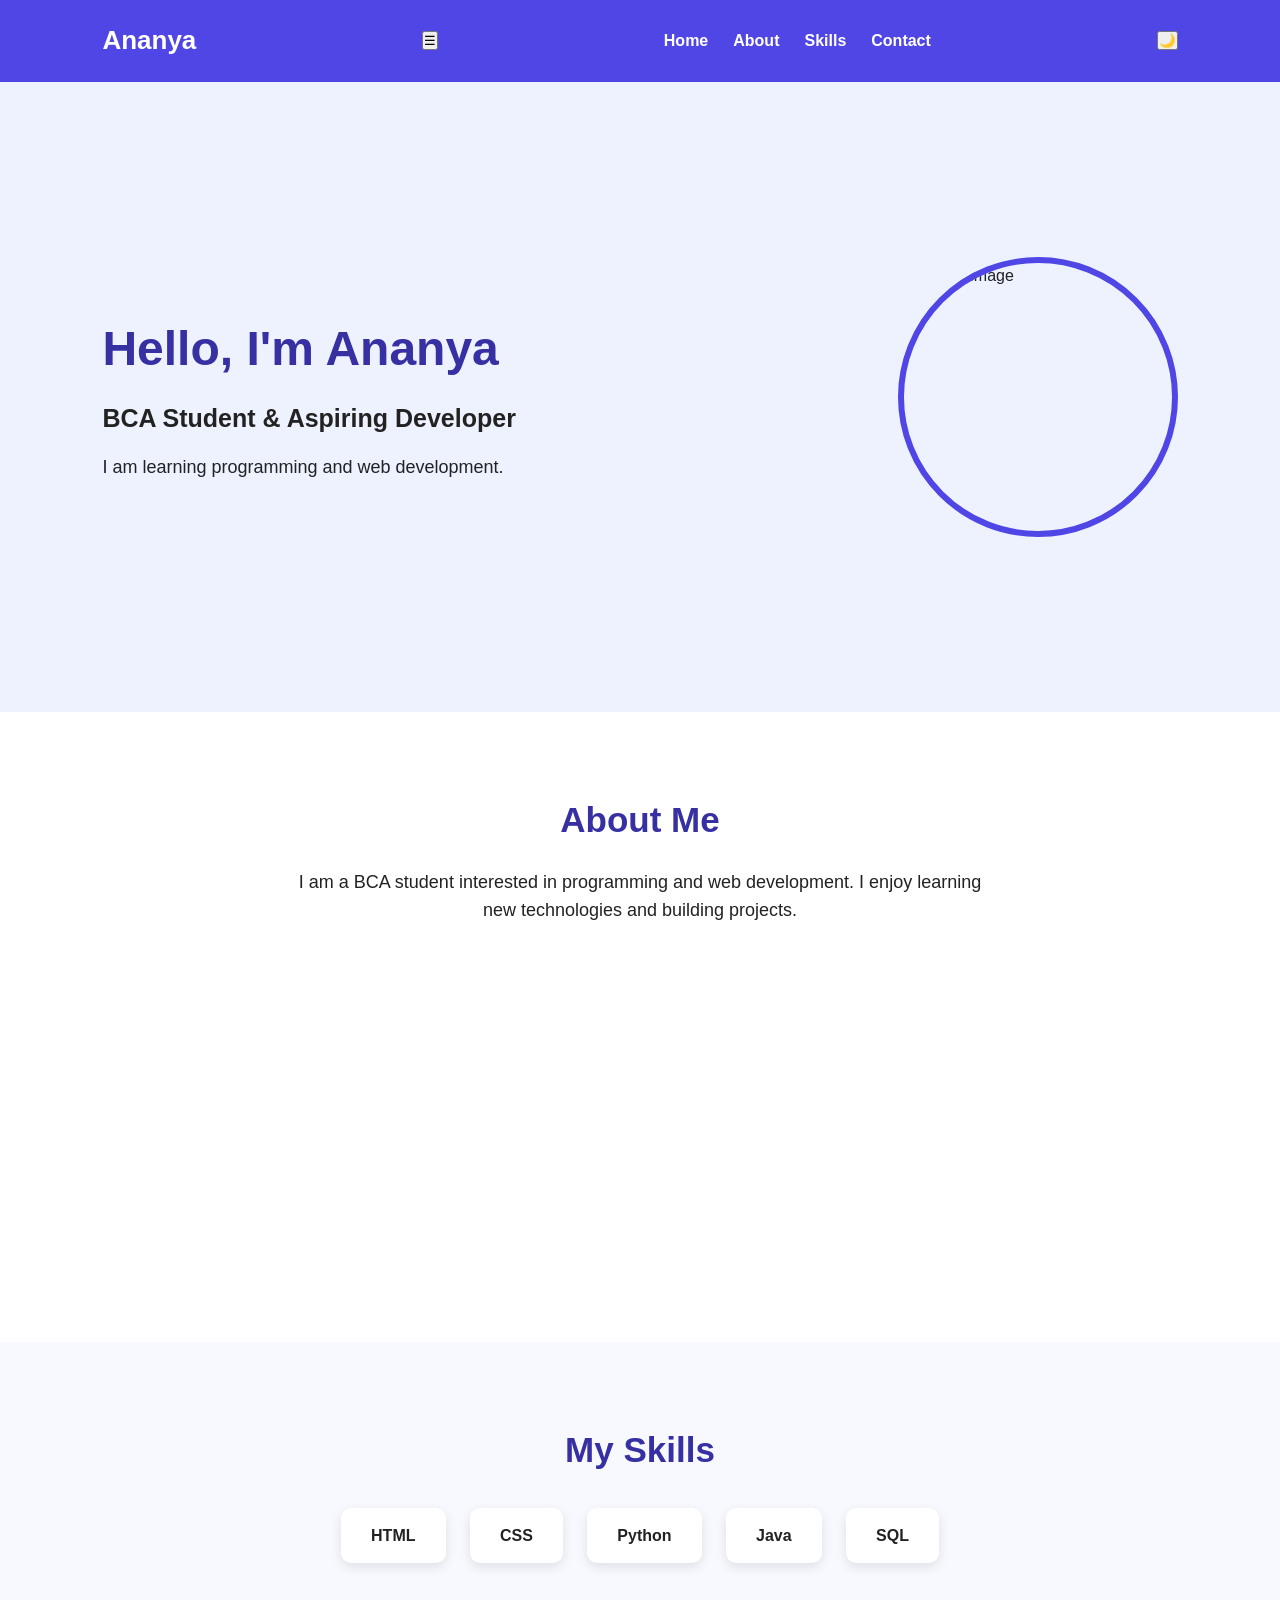
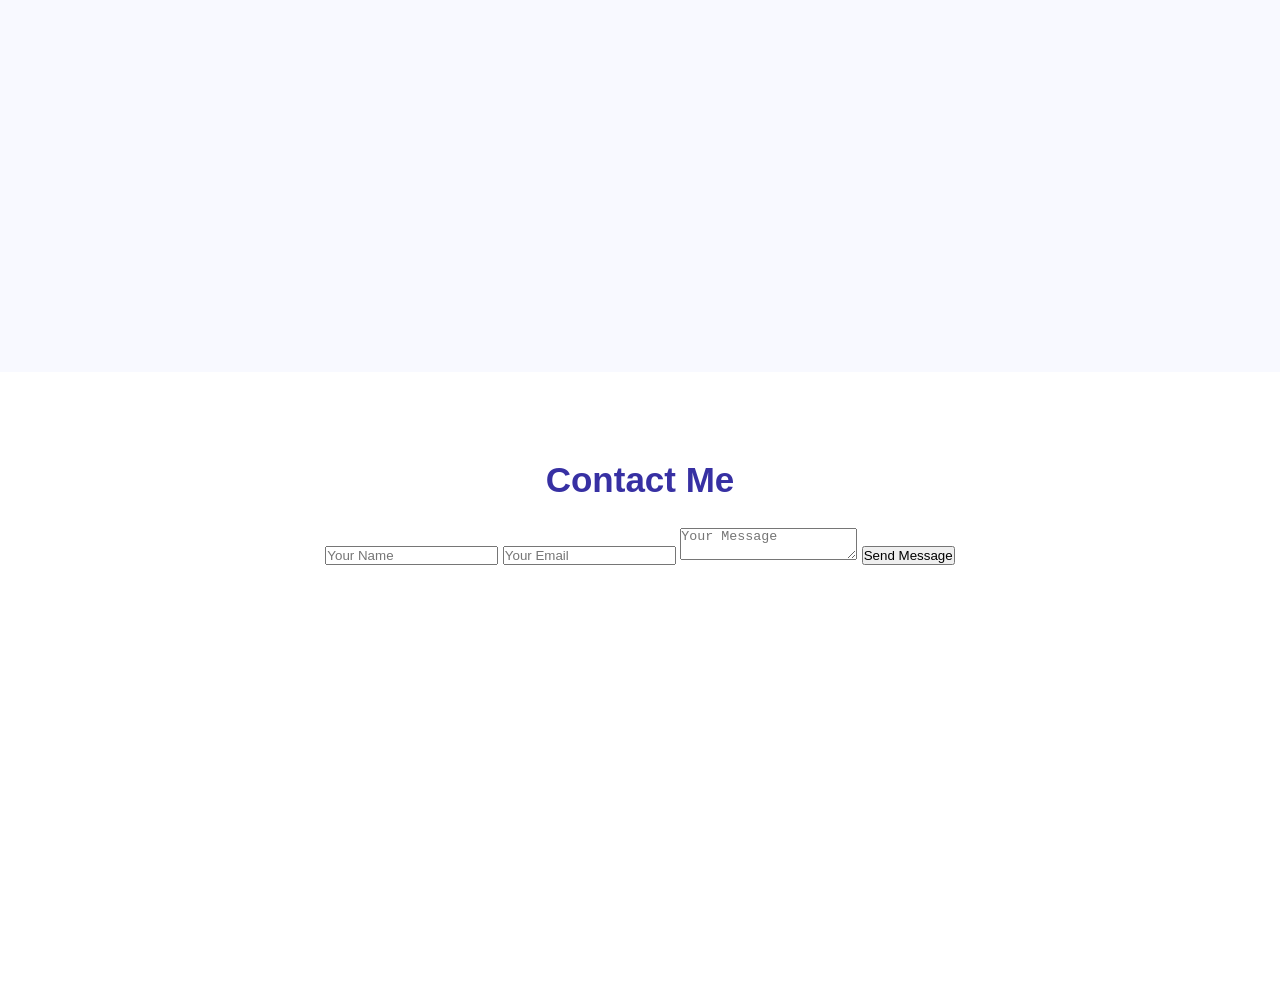
==== index.html @ de8ce033 "Fix CSS file link" ====
<!DOCTYPE html>
<html>
<head>
    <title>Ananya - Portfolio</title>
    <link rel="stylesheet" href="ananya.css">
</head>

<body>

    <header>
        <h2>Ananya</h2>

        <button id="menu-btn">☰</button>

        <nav id="nav-menu">
            <a href="#home">Home</a>
            <a href="#about">About</a>
            <a href="#skills">Skills</a>
            <a href="#contact">Contact</a>
        </nav>

        <button id="theme-btn">🌙</button>
    </header>

    <section id="home" class="animate">
        <div>
            <h1>Hello, I'm Ananya</h1>
            <h2>BCA Student & Aspiring Developer</h2>
            <p>I am learning programming and web development.</p>
        </div>

        <img src="profile.jpg" alt="Profile Image">
    </section>

    <section id="about" class="animate">
        <h2>About Me</h2>
        <p>
            I am a BCA student interested in programming and web development.
            I enjoy learning new technologies and building projects.
        </p>
    </section>

    <section id="skills" class="animate">
        <h2>My Skills</h2>
        <p>HTML</p>
        <p>CSS</p>
        <p>Python</p>
        <p>Java</p>
        <p>SQL</p>
    </section>

    <section id="contact" class="animate">
        <h2>Contact Me</h2>

        <form id="contact-form">

            <input type="text" id="name" placeholder="Your Name">

            <input type="email" id="email" placeholder="Your Email">

            <textarea id="message" placeholder="Your Message"></textarea>

            <button type="submit">Send Message</button>

            <p id="form-message"></p>

        </form>
    </section>

    <script src="script.js"></script>

</body>
</html>
---- ananya.css ----
* {
    margin: 0;
    padding: 0;
    box-sizing: border-box;
}

html {
    scroll-behavior: smooth;
}

body {
    font-family: Arial, sans-serif;
    line-height: 1.6;
    color: #222;
    background: #f8f9ff;
}

/* Navigation Bar */
header {
    background: #4f46e5;
    color: white;
    padding: 20px 8%;
    display: flex;
    justify-content: space-between;
    align-items: center;
    position: sticky;
    top: 0;
    z-index: 1000;
}

header h2 {
    font-size: 26px;
}

nav {
    display: flex;
    gap: 25px;
}

nav a {
    color: white;
    text-decoration: none;
    font-weight: bold;
    transition: 0.3s;
}

nav a:hover {
    color: #ffd166;
}

/* Common Section Styling */
section {
    min-height: 70vh;
    padding: 80px 8%;
}

/* Home / Hero */
#home {
    display: flex;
    justify-content: space-between;
    align-items: center;
    gap: 40px;
    background: #eef2ff;
}

#home div {
    flex: 1;
}

#home h1 {
    font-size: 48px;
    color: #3730a3;
    margin-bottom: 10px;
}

#home h2 {
    font-size: 25px;
    margin-bottom: 15px;
}

#home p {
    font-size: 18px;
}

#home img {
    width: 280px;
    height: 280px;
    object-fit: cover;
    border-radius: 50%;
    border: 6px solid #4f46e5;
}

/* About */
#about {
    text-align: center;
    background: white;
}

#about h2,
#skills h2,
#contact h2 {
    font-size: 35px;
    color: #3730a3;
    margin-bottom: 20px;
}

#about p {
    max-width: 700px;
    margin: auto;
    font-size: 18px;
}

/* Skills */
#skills {
    text-align: center;
}

#skills p {
    display: inline-block;
    background: white;
    padding: 15px 30px;
    margin: 10px;
    border-radius: 10px;
    box-shadow: 0 4px 12px rgba(0, 0, 0, 0.1);
    font-weight: bold;
}

/* Contact */
#contact {
    text-align: center;
    background: white;
}

#contact p {
    font-size: 18px;
}

/* Tablet */
@media (max-width: 768px) {

    header {
        padding: 18px 5%;
    }

    nav {
        gap: 12px;
    }

    #home {
        flex-direction: column;
        text-align: center;
        padding-top: 60px;
    }

    #home h1 {
        font-size: 38px;
    }

    #home img {
        width: 220px;
        height: 220px;
    }
}

/* Mobile */
@media (max-width: 500px) {

    header {
        flex-direction: column;
        gap: 12px;
    }

    nav {
        flex-wrap: wrap;
        justify-content: center;
        gap: 15px;
    }

    section {
        padding: 60px 5%;
    }

    #home h1 {
        font-size: 32px;
    }

    #home h2 {
        font-size: 20px;
    }

    #home img {
        width: 180px;
        height: 180px;
    }

    #skills p {
        display: block;
        margin: 12px auto;
        max-width: 200px;
    }
}
// Mobile Navigation Menu
const menuBtn = document.getElementById("menu-btn");
const navMenu = document.getElementById("nav-menu");

menuBtn.addEventListener("click", function () {
    navMenu.classList.toggle("active");
});


// Dark / Light Mode
const themeBtn = document.getElementById("theme-btn");

themeBtn.addEventListener("click", function () {
    document.body.classList.toggle("dark-mode");

    if (document.body.classList.contains("dark-mode")) {
        themeBtn.textContent = "☀️";
    } else {
        themeBtn.textContent = "🌙";
    }
});


// Smooth Scrolling
const navLinks = document.querySelectorAll("nav a");

navLinks.forEach(function (link) {
    link.addEventListener("click", function () {
        const target = document.querySelector(link.getAttribute("href"));

        target.scrollIntoView({
            behavior: "smooth"
        });

        navMenu.classList.remove("active");
    });
});


// Scroll Animation
const sections = document.querySelectorAll(".animate");

const observer = new IntersectionObserver(function (entries) {

    entries.forEach(function (entry) {

        if (entry.isIntersecting) {
            entry.target.classList.add("show");
        }

    });

});

sections.forEach(function (section) {
    observer.observe(section);
});


// Contact Form Validation
const form = document.getElementById("contact-form");
const formMessage = document.getElementById("form-message");

form.addEventListener("submit", function (event) {

    event.preventDefault();

    const name = document.getElementById("name").value.trim();
    const email = document.getElementById("email").value.trim();
    const message = document.getElementById("message").value.trim();

    if (name === "" || email === "" || message === "") {

        formMessage.textContent = "Please fill in all fields.";

    } else if (!email.includes("@")) {

        formMessage.textContent = "Please enter a valid email.";

    } else {

        formMessage.textContent = "Message sent successfully!";

        form.reset();
    }

});
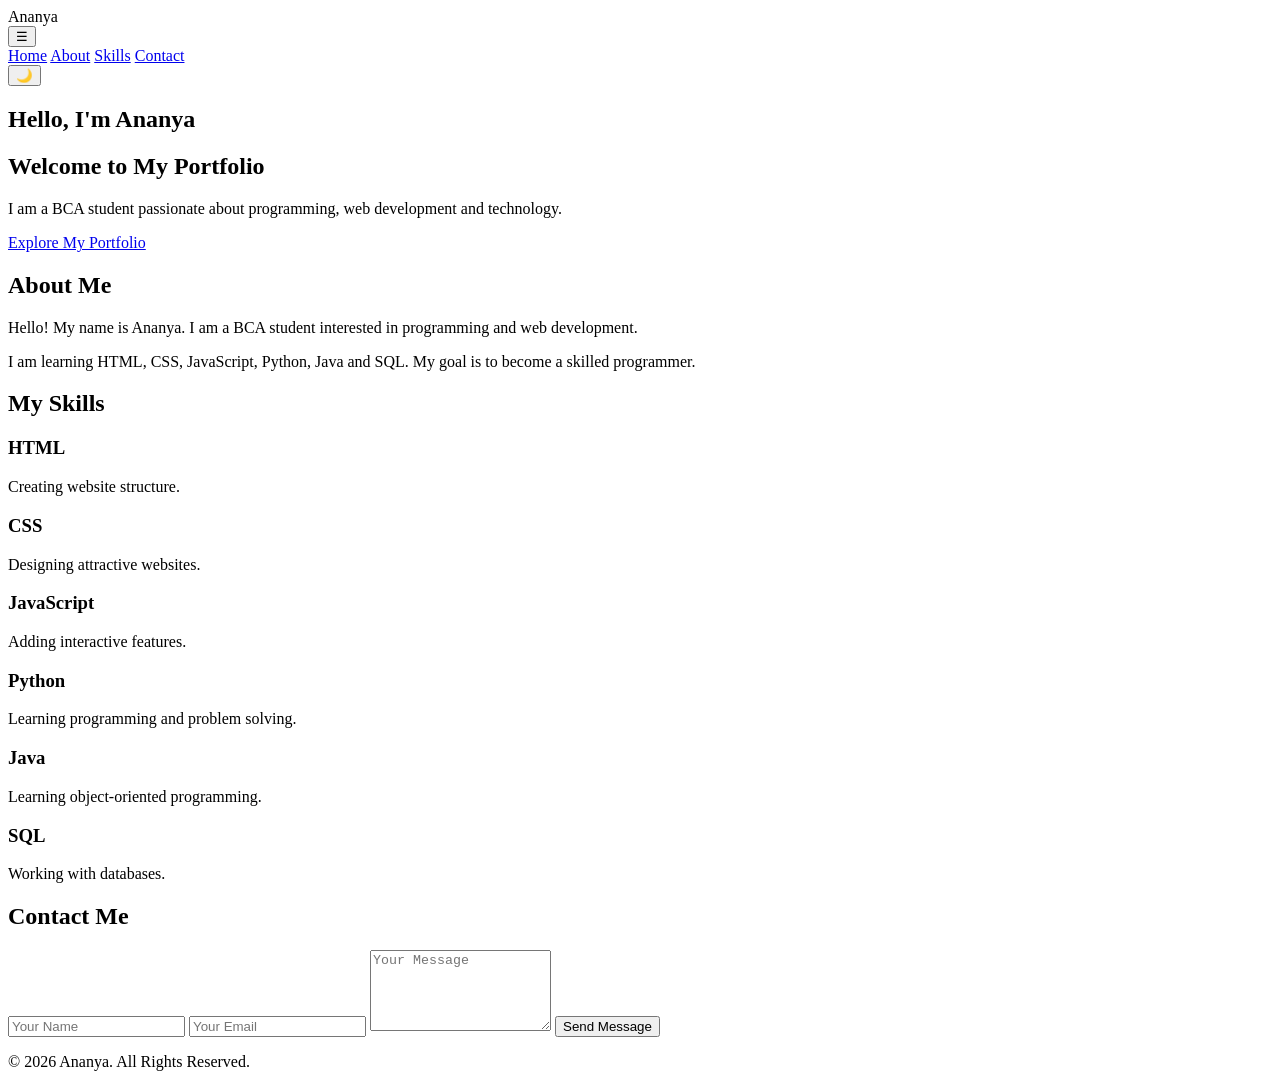
==== commit 78f89af5: "Add files via upload Complete Module 3 Javascript features" ====
--- a/index.html
+++ b/index.html
@@ -1,73 +1,146 @@
-<!DOCTYPE html>
-<html>
-<head>
-    <title>Ananya - Portfolio</title>
-    <link rel="stylesheet" href="ananya.css">
-</head>
-
-<body>
-
-    <header>
-        <h2>Ananya</h2>
-
-        <button id="menu-btn">☰</button>
-
-        <nav id="nav-menu">
-            <a href="#home">Home</a>
-            <a href="#about">About</a>
-            <a href="#skills">Skills</a>
-            <a href="#contact">Contact</a>
-        </nav>
-
-        <button id="theme-btn">🌙</button>
-    </header>
-
-    <section id="home" class="animate">
-        <div>
-            <h1>Hello, I'm Ananya</h1>
-            <h2>BCA Student & Aspiring Developer</h2>
-            <p>I am learning programming and web development.</p>
-        </div>
-
-        <img src="profile.jpg" alt="Profile Image">
-    </section>
-
-    <section id="about" class="animate">
-        <h2>About Me</h2>
-        <p>
-            I am a BCA student interested in programming and web development.
-            I enjoy learning new technologies and building projects.
-        </p>
-    </section>
-
-    <section id="skills" class="animate">
-        <h2>My Skills</h2>
-        <p>HTML</p>
-        <p>CSS</p>
-        <p>Python</p>
-        <p>Java</p>
-        <p>SQL</p>
-    </section>
-
-    <section id="contact" class="animate">
-        <h2>Contact Me</h2>
-
-        <form id="contact-form">
-
-            <input type="text" id="name" placeholder="Your Name">
-
-            <input type="email" id="email" placeholder="Your Email">
-
-            <textarea id="message" placeholder="Your Message"></textarea>
-
-            <button type="submit">Send Message</button>
-
-            <p id="form-message"></p>
-
-        </form>
-    </section>
-
-    <script src="script.js"></script>
-
-</body>
+<!DOCTYPE html>
+<html lang="en">
+<head>
+    <meta charset="UTF-8">
+    <meta name="viewport" content="width=device-width, initial-scale=1.0">
+
+    <title>Ananya | Portfolio</title>
+
+    <link rel="stylesheet" href="Ananya.css">
+</head>
+
+<body>
+
+    <!-- Header -->
+    <header>
+        <div class="logo">Ananya</div>
+
+        <button id="menu-btn">☰</button>
+
+        <nav id="nav-menu">
+            <a href="#home">Home</a>
+            <a href="#about">About</a>
+            <a href="#skills">Skills</a>
+            <a href="#contact">Contact</a>
+        </nav>
+
+        <button id="theme-btn">🌙</button>
+    </header>
+
+
+    <!-- Home Section -->
+    <section id="home" class="hero">
+        <div class="hero-content">
+            <h1>Hello, I'm Ananya</h1>
+
+            <h2>Welcome to My Portfolio</h2>
+
+            <p>
+                I am a BCA student passionate about programming,
+                web development and technology.
+            </p>
+
+            <a href="#about" class="btn">Explore My Portfolio</a>
+        </div>
+    </section>
+
+
+    <!-- About Section -->
+    <section id="about" class="section">
+        <h2>About Me</h2>
+
+        <p>
+            Hello! My name is Ananya. I am a BCA student interested
+            in programming and web development.
+        </p>
+
+        <p>
+            I am learning HTML, CSS, JavaScript, Python, Java and SQL.
+            My goal is to become a skilled programmer.
+        </p>
+    </section>
+
+
+    <!-- Skills Section -->
+    <section id="skills" class="section">
+        <h2>My Skills</h2>
+
+        <div class="skills-container">
+
+            <div class="skill-card">
+                <h3>HTML</h3>
+                <p>Creating website structure.</p>
+            </div>
+
+            <div class="skill-card">
+                <h3>CSS</h3>
+                <p>Designing attractive websites.</p>
+            </div>
+
+            <div class="skill-card">
+                <h3>JavaScript</h3>
+                <p>Adding interactive features.</p>
+            </div>
+
+            <div class="skill-card">
+                <h3>Python</h3>
+                <p>Learning programming and problem solving.</p>
+            </div>
+
+            <div class="skill-card">
+                <h3>Java</h3>
+                <p>Learning object-oriented programming.</p>
+            </div>
+
+            <div class="skill-card">
+                <h3>SQL</h3>
+                <p>Working with databases.</p>
+            </div>
+
+        </div>
+    </section>
+
+
+    <!-- Contact Section -->
+    <section id="contact" class="section">
+        <h2>Contact Me</h2>
+
+        <form id="contact-form">
+
+            <input
+                type="text"
+                id="name"
+                placeholder="Your Name"
+            >
+
+            <input
+                type="email"
+                id="email"
+                placeholder="Your Email"
+            >
+
+            <textarea
+                id="message"
+                placeholder="Your Message"
+                rows="5"
+            ></textarea>
+
+            <button type="submit">Send Message</button>
+
+            <p id="form-message"></p>
+
+        </form>
+    </section>
+
+
+    <!-- Footer -->
+    <footer>
+        <p>© 2026 Ananya. All Rights Reserved.</p>
+    </footer>
+
+
+    <!-- JavaScript -->
+    <script src="script.js"></script>
+
+</body>
 </html>
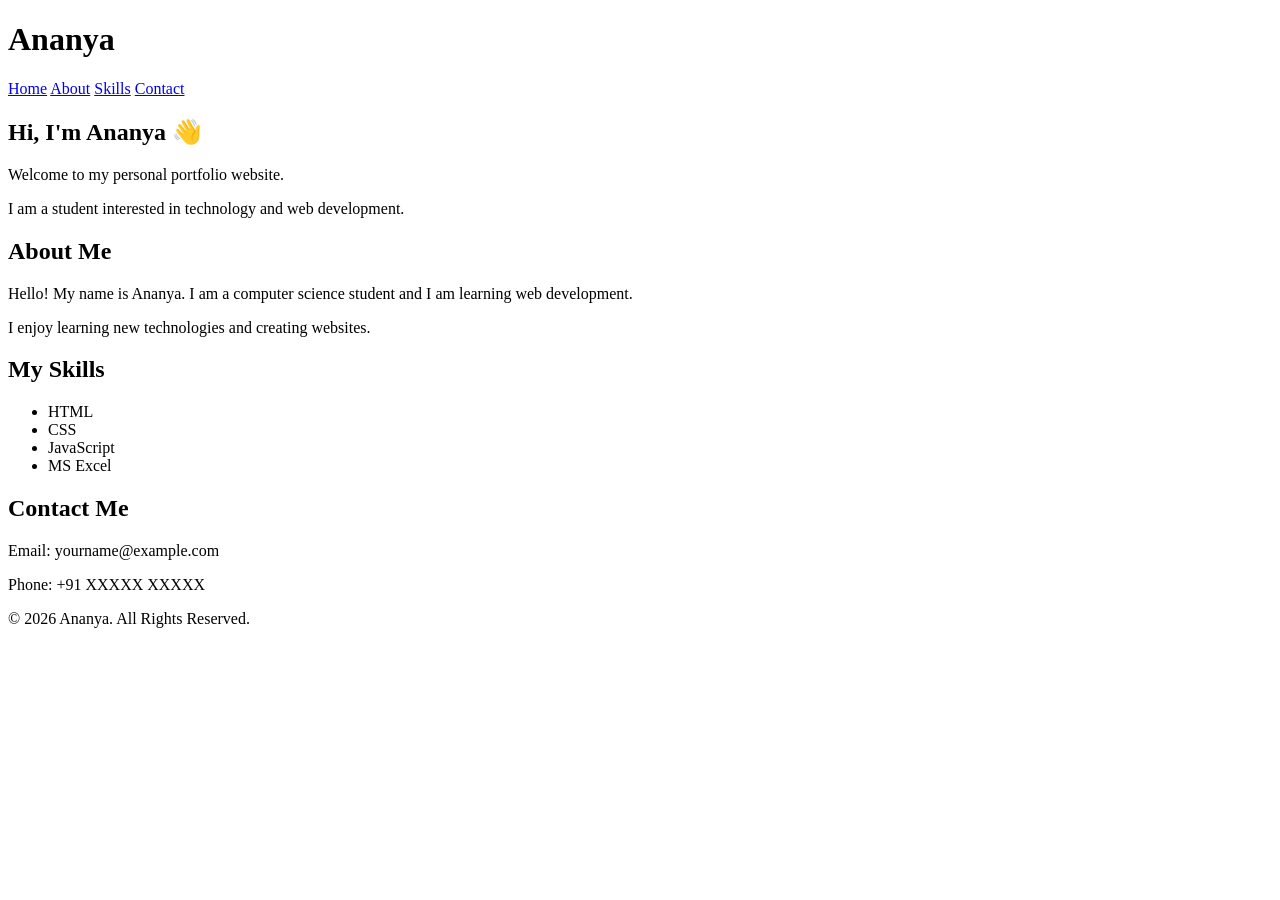
==== commit ee1ac9d4: "Add files via upload" ====
--- a/index.html
+++ b/index.html
@@ -3,133 +3,64 @@
 <head>
     <meta charset="UTF-8">
     <meta name="viewport" content="width=device-width, initial-scale=1.0">
-
-    <title>Ananya | Portfolio</title>
-
-    <link rel="stylesheet" href="Ananya.css">
+    <title>My Portfolio</title>
 </head>
 
 <body>
 
-    <!-- Header -->
+    <!-- Navigation Bar -->
     <header>
-        <div class="logo">Ananya</div>
+        <h1>Ananya</h1>
 
-        <button id="menu-btn">☰</button>
-
-        <nav id="nav-menu">
+        <nav>
             <a href="#home">Home</a>
             <a href="#about">About</a>
             <a href="#skills">Skills</a>
             <a href="#contact">Contact</a>
         </nav>
-
-        <button id="theme-btn">🌙</button>
     </header>
 
 
     <!-- Home Section -->
-    <section id="home" class="hero">
-        <div class="hero-content">
-            <h1>Hello, I'm Ananya</h1>
-
-            <h2>Welcome to My Portfolio</h2>
-
-            <p>
-                I am a BCA student passionate about programming,
-                web development and technology.
-            </p>
-
-            <a href="#about" class="btn">Explore My Portfolio</a>
-        </div>
+    <section id="home">
+        <h2>Hi, I'm Ananya 👋</h2>
+        <p>Welcome to my personal portfolio website.</p>
+        <p>I am a student interested in technology and web development.</p>
     </section>
 
 
     <!-- About Section -->
-    <section id="about" class="section">
+    <section id="about">
         <h2>About Me</h2>
-
         <p>
-            Hello! My name is Ananya. I am a BCA student interested
-            in programming and web development.
+            Hello! My name is Ananya. I am a computer science student
+            and I am learning web development.
         </p>
-
         <p>
-            I am learning HTML, CSS, JavaScript, Python, Java and SQL.
-            My goal is to become a skilled programmer.
+            I enjoy learning new technologies and creating websites.
         </p>
     </section>
 
 
     <!-- Skills Section -->
-    <section id="skills" class="section">
+    <section id="skills">
         <h2>My Skills</h2>
 
-        <div class="skills-container">
-
-            <div class="skill-card">
-                <h3>HTML</h3>
-                <p>Creating website structure.</p>
-            </div>
-
-            <div class="skill-card">
-                <h3>CSS</h3>
-                <p>Designing attractive websites.</p>
-            </div>
-
-            <div class="skill-card">
-                <h3>JavaScript</h3>
-                <p>Adding interactive features.</p>
-            </div>
-
-            <div class="skill-card">
-                <h3>Python</h3>
-                <p>Learning programming and problem solving.</p>
-            </div>
-
-            <div class="skill-card">
-                <h3>Java</h3>
-                <p>Learning object-oriented programming.</p>
-            </div>
-
-            <div class="skill-card">
-                <h3>SQL</h3>
-                <p>Working with databases.</p>
-            </div>
-
-        </div>
+        <ul>
+            <li>HTML</li>
+            <li>CSS</li>
+            <li>JavaScript</li>
+            <li>MS Excel</li>
+        </ul>
     </section>
 
 
     <!-- Contact Section -->
-    <section id="contact" class="section">
+    <section id="contact">
         <h2>Contact Me</h2>
 
-        <form id="contact-form">
-
-            <input
-                type="text"
-                id="name"
-                placeholder="Your Name"
-            >
-
-            <input
-                type="email"
-                id="email"
-                placeholder="Your Email"
-            >
-
-            <textarea
-                id="message"
-                placeholder="Your Message"
-                rows="5"
-            ></textarea>
-
-            <button type="submit">Send Message</button>
-
-            <p id="form-message"></p>
-
-        </form>
+        <p>Email: yourname@example.com</p>
+        <p>Phone: +91 XXXXX XXXXX</p>
     </section>
 
 
@@ -138,9 +69,5 @@
         <p>© 2026 Ananya. All Rights Reserved.</p>
     </footer>
 
-
-    <!-- JavaScript -->
-    <script src="script.js"></script>
-
 </body>
 </html>
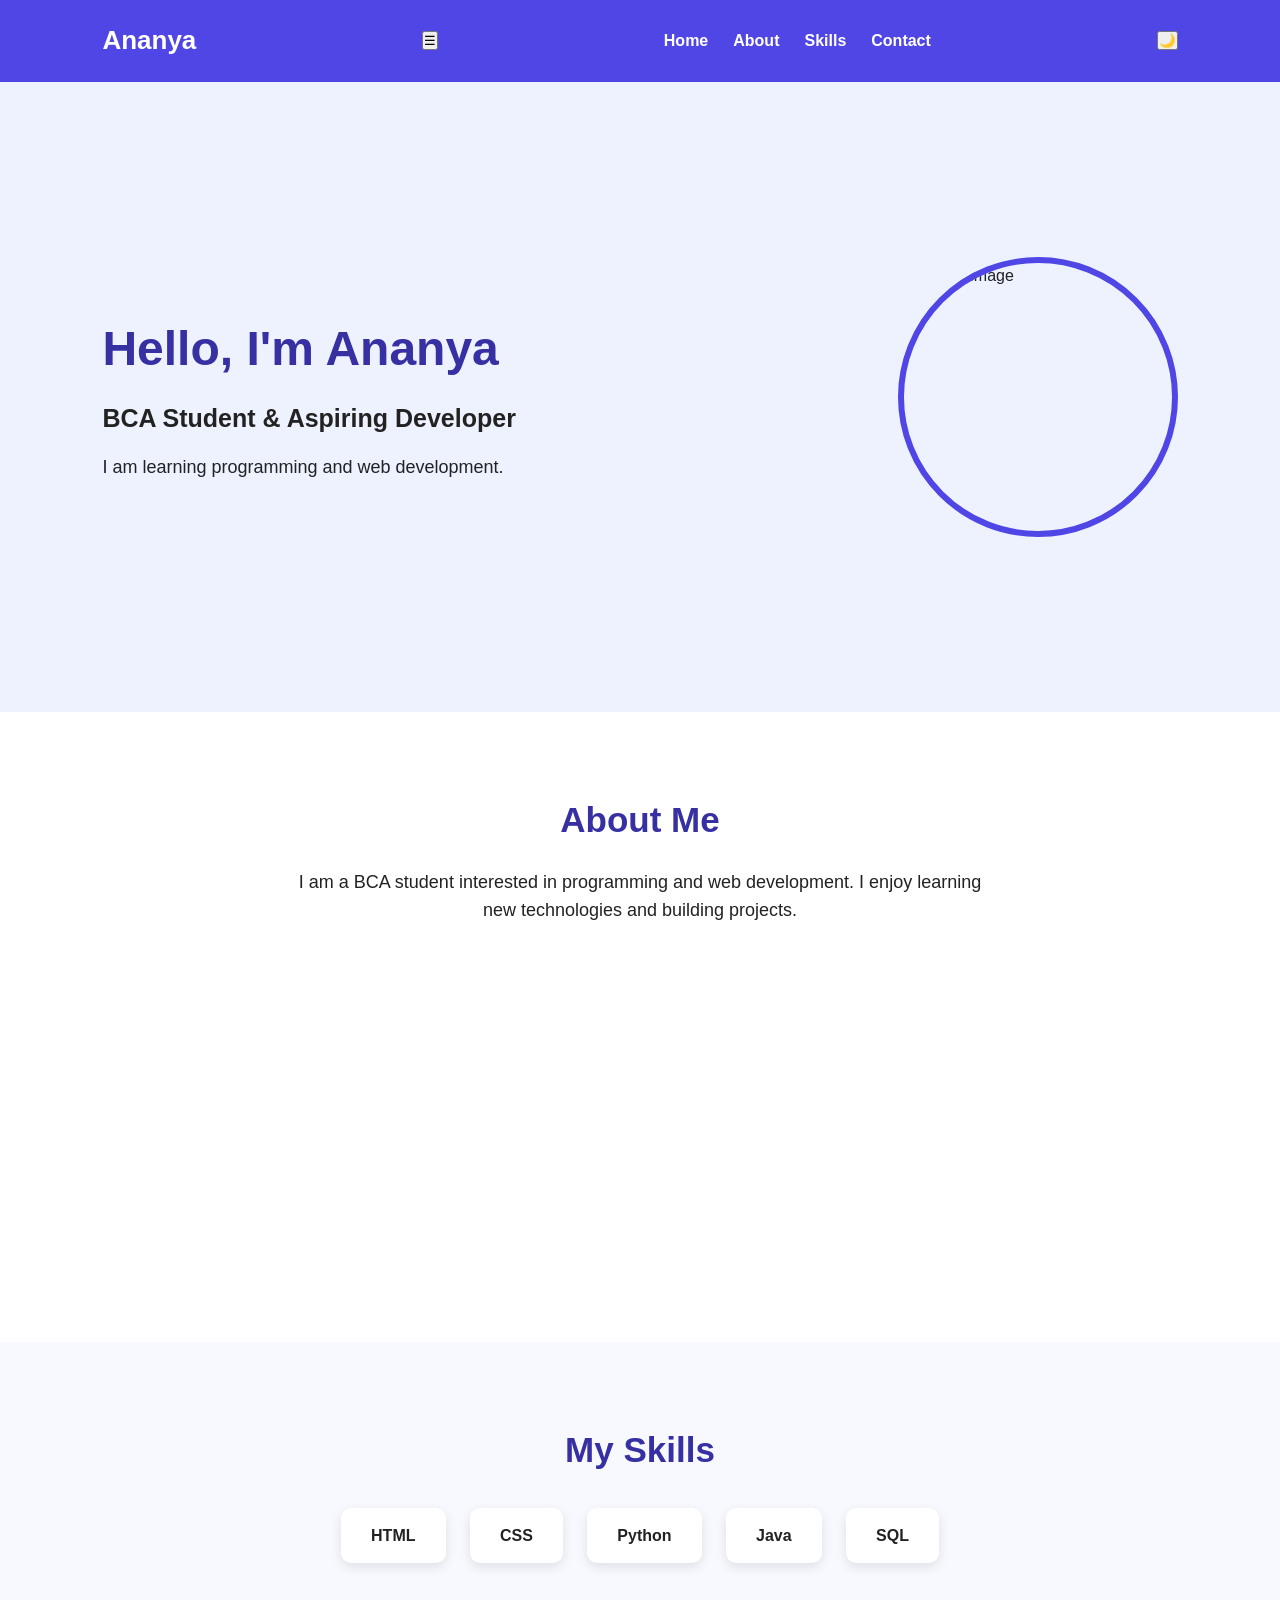
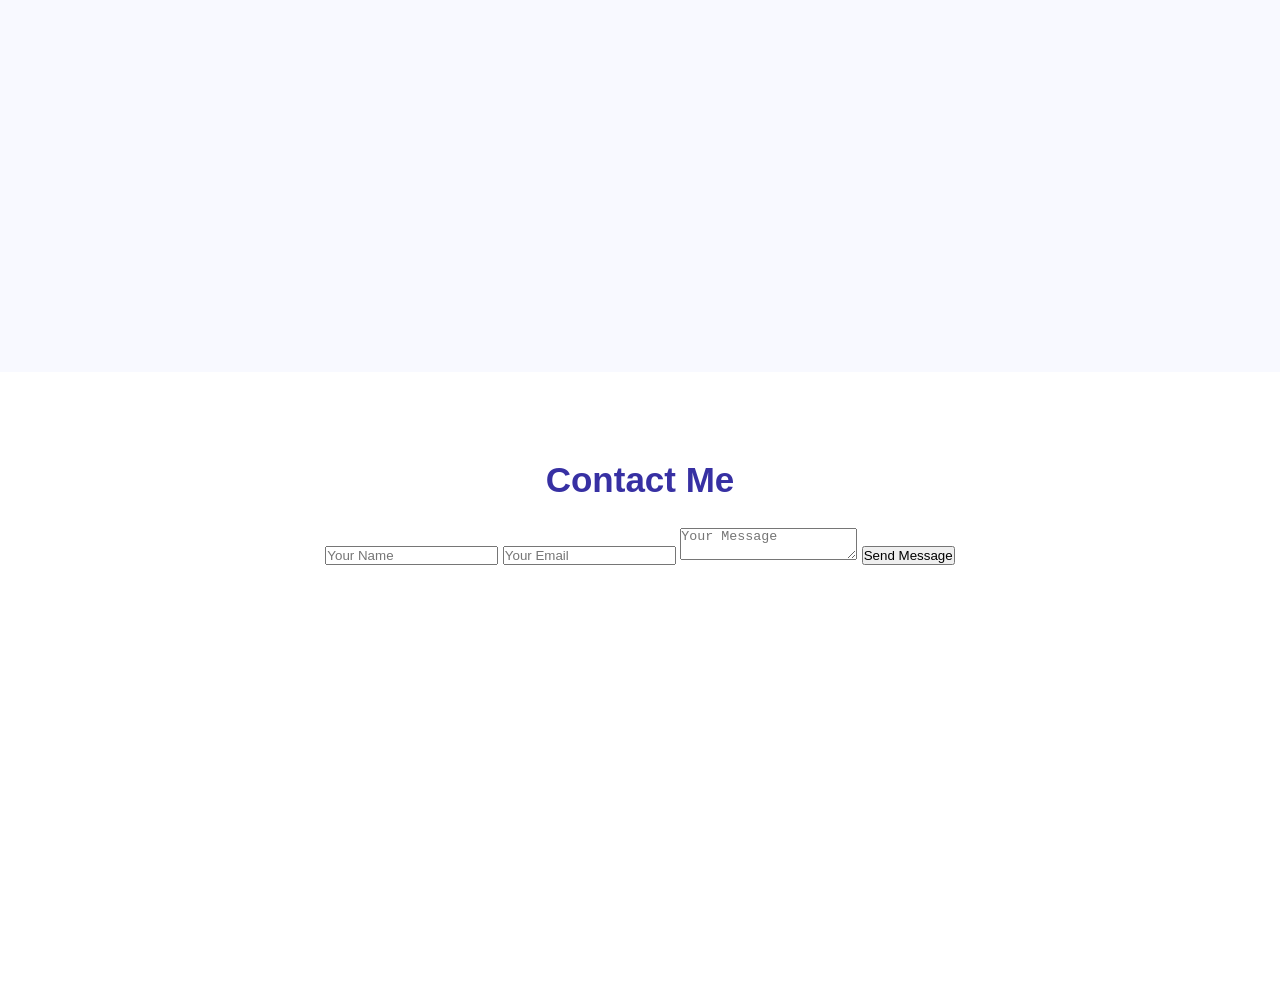
==== commit 9cd7f98a: "Update Module 3 project" ====
--- a/index.html
+++ b/index.html
@@ -1,73 +1,73 @@
-<!DOCTYPE html>
-<html lang="en">
-<head>
-    <meta charset="UTF-8">
-    <meta name="viewport" content="width=device-width, initial-scale=1.0">
-    <title>My Portfolio</title>
-</head>
-
-<body>
-
-    <!-- Navigation Bar -->
-    <header>
-        <h1>Ananya</h1>
-
-        <nav>
-            <a href="#home">Home</a>
-            <a href="#about">About</a>
-            <a href="#skills">Skills</a>
-            <a href="#contact">Contact</a>
-        </nav>
-    </header>
-
-
-    <!-- Home Section -->
-    <section id="home">
-        <h2>Hi, I'm Ananya 👋</h2>
-        <p>Welcome to my personal portfolio website.</p>
-        <p>I am a student interested in technology and web development.</p>
-    </section>
-
-
-    <!-- About Section -->
-    <section id="about">
-        <h2>About Me</h2>
-        <p>
-            Hello! My name is Ananya. I am a computer science student
-            and I am learning web development.
-        </p>
-        <p>
-            I enjoy learning new technologies and creating websites.
-        </p>
-    </section>
-
-
-    <!-- Skills Section -->
-    <section id="skills">
-        <h2>My Skills</h2>
-
-        <ul>
-            <li>HTML</li>
-            <li>CSS</li>
-            <li>JavaScript</li>
-            <li>MS Excel</li>
-        </ul>
-    </section>
-
-
-    <!-- Contact Section -->
-    <section id="contact">
-        <h2>Contact Me</h2>
-
-        <p>Email: yourname@example.com</p>
-        <p>Phone: +91 XXXXX XXXXX</p>
-    </section>
-
-
-    <!-- Footer -->
-    <footer>
-        <p>© 2026 Ananya. All Rights Reserved.</p>
-    </footer>
-
-</body>
+<!DOCTYPE html>
+<html>
+<head>
+    <title>Ananya - Portfolio</title>
+    <link rel="stylesheet" href="ananya.css">
+</head>
+<body>
+</body>
+
+    <header>
+        <h2>Ananya</h2>
+
+        <button id="menu-btn">☰</button>
+
+        <nav id="nav-menu">
+            <a href="#home">Home</a>
+            <a href="#about">About</a>
+            <a href="#skills">Skills</a>
+            <a href="#contact">Contact</a>
+        </nav>
+
+        <button id="theme-btn">🌙</button>
+    </header>
+
+    <section id="home" class="animate">
+        <div>
+            <h1>Hello, I'm Ananya</h1>
+            <h2>BCA Student & Aspiring Developer</h2>
+            <p>I am learning programming and web development.</p>
+        </div>
+
+        <img src="profile.jpg" alt="Profile Image">
+    </section>
+
+    <section id="about" class="animate">
+        <h2>About Me</h2>
+        <p>
+            I am a BCA student interested in programming and web development.
+            I enjoy learning new technologies and building projects.
+        </p>
+    </section>
+
+    <section id="skills" class="animate">
+        <h2>My Skills</h2>
+        <p>HTML</p>
+        <p>CSS</p>
+        <p>Python</p>
+        <p>Java</p>
+        <p>SQL</p>
+    </section>
+
+    <section id="contact" class="animate">
+        <h2>Contact Me</h2>
+
+        <form id="contact-form">
+
+            <input type="text" id="name" placeholder="Your Name">
+
+            <input type="email" id="email" placeholder="Your Email">
+
+            <textarea id="message" placeholder="Your Message"></textarea>
+
+            <button type="submit">Send Message</button>
+
+            <p id="form-message"></p>
+
+        </form>
+    </section>
+
+    <script src="script.js"></script>
+
+</body>
 </html>
--- a/ananya.css
+++ b/ananya.css
@@ -0,0 +1,311 @@
+* {
+    margin: 0;
+    padding: 0;
+    box-sizing: border-box;
+}
+
+html {
+    scroll-behavior: smooth;
+}
+
+body {
+    font-family: Arial, sans-serif;
+    line-height: 1.6;
+    color: #222;
+    background: #f8f9ff;
+}
+
+/* Navigation Bar */
+header {
+    background: #4f46e5;
+    color: white;
+    padding: 20px 8%;
+    display: flex;
+    justify-content: space-between;
+    align-items: center;
+    position: sticky;
+    top: 0;
+    z-index: 1000;
+}
+
+header h2 {
+    font-size: 26px;
+}
+
+nav {
+    display: flex;
+    gap: 25px;
+}
+
+nav a {
+    color: white;
+    text-decoration: none;
+    font-weight: bold;
+    transition: 0.3s;
+}
+
+nav a:hover {
+    color: #ffd166;
+}
+
+/* Common Section Styling */
+section {
+    min-height: 70vh;
+    padding: 80px 8%;
+}
+
+/* Home / Hero */
+#home {
+    display: flex;
+    justify-content: space-between;
+    align-items: center;
+    gap: 40px;
+    background: #eef2ff;
+}
+
+#home div {
+    flex: 1;
+}
+
+#home h1 {
+    font-size: 48px;
+    color: #3730a3;
+    margin-bottom: 10px;
+}
+
+#home h2 {
+    font-size: 25px;
+    margin-bottom: 15px;
+}
+
+#home p {
+    font-size: 18px;
+}
+
+#home img {
+    width: 280px;
+    height: 280px;
+    object-fit: cover;
+    border-radius: 50%;
+    border: 6px solid #4f46e5;
+}
+
+/* About */
+#about {
+    text-align: center;
+    background: white;
+}
+
+#about h2,
+#skills h2,
+#contact h2 {
+    font-size: 35px;
+    color: #3730a3;
+    margin-bottom: 20px;
+}
+
+#about p {
+    max-width: 700px;
+    margin: auto;
+    font-size: 18px;
+}
+
+/* Skills */
+#skills {
+    text-align: center;
+}
+
+#skills p {
+    display: inline-block;
+    background: white;
+    padding: 15px 30px;
+    margin: 10px;
+    border-radius: 10px;
+    box-shadow: 0 4px 12px rgba(0, 0, 0, 0.1);
+    font-weight: bold;
+}
+
+/* Contact */
+#contact {
+    text-align: center;
+    background: white;
+}
+
+#contact p {
+    font-size: 18px;
+}
+
+/* Tablet */
+@media (max-width: 768px) {
+
+    header {
+        padding: 18px 5%;
+    }
+
+    nav {
+        gap: 12px;
+    }
+
+    #home {
+        flex-direction: column;
+        text-align: center;
+        padding-top: 60px;
+    }
+
+    #home h1 {
+        font-size: 38px;
+    }
+
+    #home img {
+        width: 220px;
+        height: 220px;
+    }
+}
+
+/* Mobile */
+@media (max-width: 500px) {
+
+    header {
+        flex-direction: column;
+        gap: 12px;
+    }
+
+    nav {
+        flex-wrap: wrap;
+        justify-content: center;
+        gap: 15px;
+    }
+
+    section {
+        padding: 60px 5%;
+    }
+
+    #home h1 {
+        font-size: 32px;
+    }
+
+    #home h2 {
+        font-size: 20px;
+    }
+
+    #home img {
+        width: 180px;
+        height: 180px;
+    }
+
+    #skills p {
+        display: block;
+        margin: 12px auto;
+        max-width: 200px;
+    }
+}
+// Mobile Navigation Menu
+const menuBtn = document.getElementById("menu-btn");
+const navMenu = document.getElementById("nav-menu");
+
+menuBtn.addEventListener("click", function () {
+    navMenu.classList.toggle("active");
+});
+
+
+// Dark / Light Mode
+const themeBtn = document.getElementById("theme-btn");
+
+themeBtn.addEventListener("click", function () {
+    document.body.classList.toggle("dark-mode");
+
+    if (document.body.classList.contains("dark-mode")) {
+        themeBtn.textContent = "☀️";
+    } else {
+        themeBtn.textContent = "🌙";
+    }
+});
+
+
+// Smooth Scrolling
+const navLinks = document.querySelectorAll("nav a");
+
+navLinks.forEach(function (link) {
+    link.addEventListener("click", function () {
+        const target = document.querySelector(link.getAttribute("href"));
+
+        target.scrollIntoView({
+            behavior: "smooth"
+        });
+
+        navMenu.classList.remove("active");
+    });
+});
+
+
+// Scroll Animation
+const sections = document.querySelectorAll(".animate");
+
+const observer = new IntersectionObserver(function (entries) {
+
+    entries.forEach(function (entry) {
+
+        if (entry.isIntersecting) {
+            entry.target.classList.add("show");
+        }
+
+    });
+
+});
+
+sections.forEach(function (section) {
+    observer.observe(section);
+});
+
+
+// Contact Form Validation
+const form = document.getElementById("contact-form");
+const formMessage = document.getElementById("form-message");
+
+form.addEventListener("submit", function (event) {
+
+    event.preventDefault();
+
+    const name = document.getElementById("name").value.trim();
+    const email = document.getElementById("email").value.trim();
+    const message = document.getElementById("message").value.trim();
+
+    if (name === "" || email === "" || message === "") {
+
+        formMessage.textContent = "Please fill in all fields.";
+
+    } else if (!email.includes("@")) {
+
+        formMessage.textContent = "Please enter a valid email.";
+
+    } else {
+
+        formMessage.textContent = "Message sent successfully!";
+
+        form.reset();
+    }
+
+});
+/* Dark Mode */
+body.dark-mode {
+    background: #121212;
+    color: white;
+}
+
+body.dark-mode header {
+    background: #1f1f1f;
+}
+
+body.dark-mode a {
+    color: #ffffff;
+}
+
+body.dark-mode section {
+    background: #121212;
+    color: white;
+}
+
+body.dark-mode button {
+    background: #333;
+    color: white;
+}
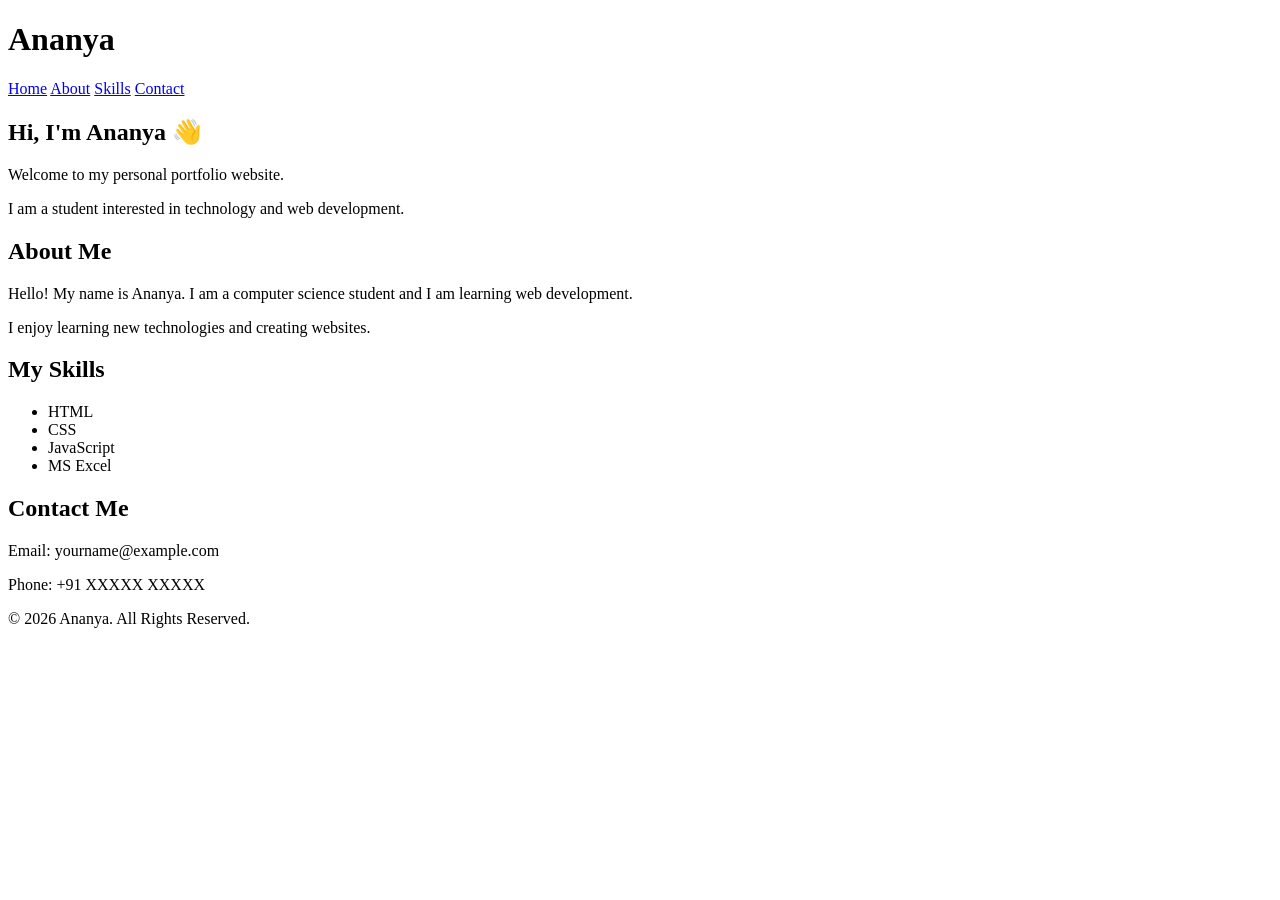
==== commit 607baf23: "Merge branch 'main' of https://github.com/Ananya-4git/Desktop" ====
--- a/index.html
+++ b/index.html
@@ -1,73 +1,73 @@
 <!DOCTYPE html>
-<html>
+<html lang="en">
 <head>
-    <title>Ananya - Portfolio</title>
-    <link rel="stylesheet" href="ananya.css">
+    <meta charset="UTF-8">
+    <meta name="viewport" content="width=device-width, initial-scale=1.0">
+    <title>My Portfolio</title>
 </head>
+
 <body>
-</body>
 
+    <!-- Navigation Bar -->
     <header>
-        <h2>Ananya</h2>
+        <h1>Ananya</h1>
 
-        <button id="menu-btn">☰</button>
-
-        <nav id="nav-menu">
+        <nav>
             <a href="#home">Home</a>
             <a href="#about">About</a>
             <a href="#skills">Skills</a>
             <a href="#contact">Contact</a>
         </nav>
-
-        <button id="theme-btn">🌙</button>
     </header>
 
-    <section id="home" class="animate">
-        <div>
-            <h1>Hello, I'm Ananya</h1>
-            <h2>BCA Student & Aspiring Developer</h2>
-            <p>I am learning programming and web development.</p>
-        </div>
 
-        <img src="profile.jpg" alt="Profile Image">
+    <!-- Home Section -->
+    <section id="home">
+        <h2>Hi, I'm Ananya 👋</h2>
+        <p>Welcome to my personal portfolio website.</p>
+        <p>I am a student interested in technology and web development.</p>
     </section>
 
-    <section id="about" class="animate">
+
+    <!-- About Section -->
+    <section id="about">
         <h2>About Me</h2>
         <p>
-            I am a BCA student interested in programming and web development.
-            I enjoy learning new technologies and building projects.
+            Hello! My name is Ananya. I am a computer science student
+            and I am learning web development.
+        </p>
+        <p>
+            I enjoy learning new technologies and creating websites.
         </p>
     </section>
 
-    <section id="skills" class="animate">
+
+    <!-- Skills Section -->
+    <section id="skills">
         <h2>My Skills</h2>
-        <p>HTML</p>
-        <p>CSS</p>
-        <p>Python</p>
-        <p>Java</p>
-        <p>SQL</p>
+
+        <ul>
+            <li>HTML</li>
+            <li>CSS</li>
+            <li>JavaScript</li>
+            <li>MS Excel</li>
+        </ul>
     </section>
 
-    <section id="contact" class="animate">
+
+    <!-- Contact Section -->
+    <section id="contact">
         <h2>Contact Me</h2>
 
-        <form id="contact-form">
-
-            <input type="text" id="name" placeholder="Your Name">
-
-            <input type="email" id="email" placeholder="Your Email">
-
-            <textarea id="message" placeholder="Your Message"></textarea>
-
-            <button type="submit">Send Message</button>
-
-            <p id="form-message"></p>
-
-        </form>
+        <p>Email: yourname@example.com</p>
+        <p>Phone: +91 XXXXX XXXXX</p>
     </section>
 
-    <script src="script.js"></script>
+
+    <!-- Footer -->
+    <footer>
+        <p>© 2026 Ananya. All Rights Reserved.</p>
+    </footer>
 
 </body>
 </html>
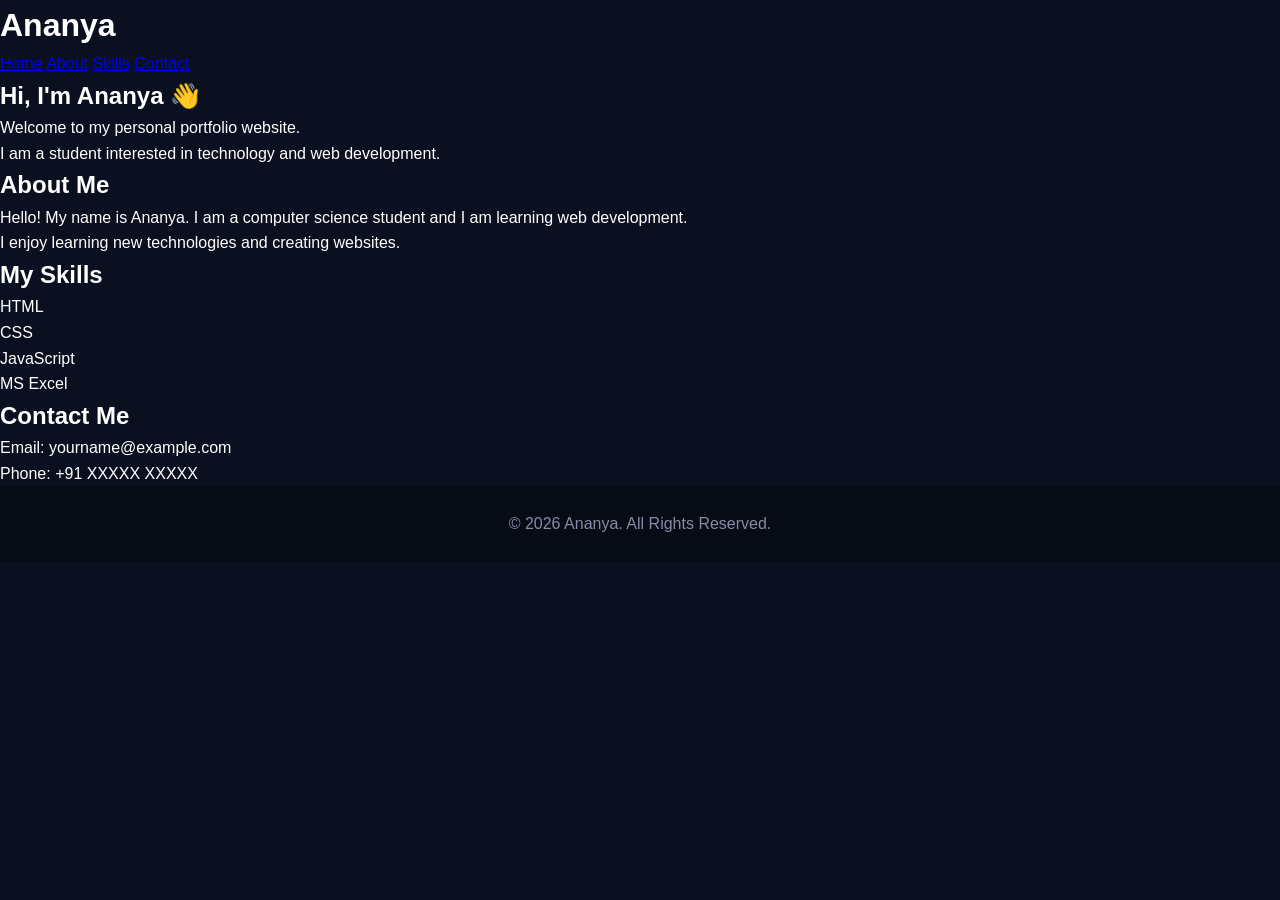
==== commit e2854f75: "Add stylesheet and script links to index.html" ====
--- a/index.html
+++ b/index.html
@@ -1,6 +1,8 @@
 <!DOCTYPE html>
 <html lang="en">
 <head>
+    <link rel="stylesheet" href="style.css">
+    <script src="script.js"></script>
     <meta charset="UTF-8">
     <meta name="viewport" content="width=device-width, initial-scale=1.0">
     <title>My Portfolio</title>
@@ -70,4 +72,4 @@
     </footer>
 
 </body>
-</html>+</html>
--- a/style.css
+++ b/style.css
@@ -0,0 +1,495 @@
+/* RESET */
+
+* {
+    margin: 0;
+    padding: 0;
+    box-sizing: border-box;
+}
+
+html {
+    scroll-behavior: smooth;
+}
+
+body {
+    font-family: "Poppins", sans-serif;
+    background: #0b1020;
+    color: white;
+    line-height: 1.6;
+}
+
+
+/* NAVBAR */
+
+.header {
+    position: sticky;
+    top: 0;
+    z-index: 1000;
+    background: #0b1020;
+    border-bottom: 1px solid #252d49;
+}
+
+.navbar {
+    max-width: 1100px;
+    margin: auto;
+    padding: 18px 25px;
+
+    display: flex;
+    align-items: center;
+    justify-content: space-between;
+}
+
+.logo {
+    color: white;
+    text-decoration: none;
+    font-size: 28px;
+    font-weight: 700;
+}
+
+.logo span {
+    color: #8b5cf6;
+}
+
+.nav-links {
+    display: flex;
+    gap: 30px;
+    list-style: none;
+}
+
+.nav-links a {
+    color: #d9dcec;
+    text-decoration: none;
+    font-size: 15px;
+    transition: 0.3s;
+}
+
+.nav-links a:hover {
+    color: #8b5cf6;
+}
+
+.menu-btn {
+    display: none;
+    background: #8b5cf6;
+    color: white;
+    border: none;
+    border-radius: 8px;
+    padding: 8px 12px;
+    font-size: 20px;
+    cursor: pointer;
+}
+
+
+/* HERO */
+
+.hero {
+    max-width: 1100px;
+    min-height: 90vh;
+    margin: auto;
+    padding: 80px 25px;
+
+    display: grid;
+    grid-template-columns: 1.2fr 0.8fr;
+    align-items: center;
+    gap: 50px;
+}
+
+.small-title {
+    color: #a78bfa;
+    letter-spacing: 3px;
+    font-weight: 600;
+}
+
+.hero h1 {
+    font-size: 70px;
+    line-height: 1.1;
+    margin: 10px 0;
+}
+
+.hero h1 span {
+    color: #8b5cf6;
+}
+
+.hero h2 {
+    color: #c8cce0;
+    font-size: 23px;
+    margin-bottom: 20px;
+}
+
+.hero-text {
+    max-width: 600px;
+    color: #9da4bd;
+}
+
+.buttons {
+    display: flex;
+    gap: 15px;
+    margin-top: 30px;
+    flex-wrap: wrap;
+}
+
+
+/* BUTTONS */
+
+.btn {
+    display: inline-block;
+    padding: 12px 25px;
+    border-radius: 8px;
+    text-decoration: none;
+    font-weight: 600;
+    transition: 0.3s;
+    cursor: pointer;
+}
+
+.primary {
+    background: #8b5cf6;
+    color: white;
+    border: 2px solid #8b5cf6;
+}
+
+.primary:hover {
+    background: #7045d8;
+    transform: translateY(-3px);
+}
+
+.secondary {
+    color: white;
+    border: 2px solid #8b5cf6;
+}
+
+.secondary:hover {
+    background: #8b5cf6;
+    transform: translateY(-3px);
+}
+
+
+/* PROFILE */
+
+.hero-image {
+    display: flex;
+    justify-content: center;
+}
+
+.profile-circle {
+    width: 300px;
+    height: 300px;
+
+    border-radius: 50%;
+
+    display: flex;
+    justify-content: center;
+    align-items: center;
+
+    background: linear-gradient(
+        135deg,
+        #8b5cf6,
+        #06b6d4
+    );
+
+    font-size: 100px;
+    font-weight: 700;
+
+    box-shadow: 0 0 60px rgba(139, 92, 246, 0.35);
+}
+
+
+/* SECTIONS */
+
+.section {
+    max-width: 1100px;
+    margin: auto;
+    padding: 100px 25px;
+}
+
+.section-heading {
+    text-align: center;
+    margin-bottom: 55px;
+}
+
+.section-heading p {
+    color: #a78bfa;
+    letter-spacing: 3px;
+    font-size: 13px;
+    font-weight: 600;
+}
+
+.section-heading h2 {
+    font-size: 40px;
+}
+
+.section-heading span {
+    color: #8b5cf6;
+}
+
+
+/* ABOUT */
+
+.about {
+    max-width: none;
+    background: #10172d;
+    padding-left: max(25px, calc((100% - 1050px) / 2));
+    padding-right: max(25px, calc((100% - 1050px) / 2));
+}
+
+.about-grid {
+    display: grid;
+    grid-template-columns: 1fr 1fr;
+    gap: 40px;
+}
+
+.about-card {
+    background: #171f39;
+    border: 1px solid #293456;
+    border-radius: 15px;
+    padding: 30px;
+}
+
+.about-card h3 {
+    font-size: 25px;
+    margin-bottom: 15px;
+}
+
+.about-card p {
+    color: #aab1c8;
+    margin-bottom: 15px;
+}
+
+.details-grid {
+    display: grid;
+    grid-template-columns: 1fr 1fr;
+    gap: 18px;
+}
+
+.detail-card {
+    background: #171f39;
+    border: 1px solid #293456;
+    border-radius: 15px;
+    padding: 25px;
+
+    transition: 0.3s;
+}
+
+.detail-card:hover {
+    transform: translateY(-5px);
+    border-color: #8b5cf6;
+}
+
+.detail-card h3 {
+    margin-bottom: 8px;
+}
+
+.detail-card p {
+    color: #aab1c8;
+}
+
+
+/* SKILLS */
+
+.skills-grid {
+    display: grid;
+    grid-template-columns: repeat(4, 1fr);
+    gap: 20px;
+}
+
+.skill-card {
+    background: #11182d;
+    border: 1px solid #293456;
+    border-radius: 15px;
+    padding: 30px 20px;
+    text-align: center;
+
+    transition: 0.3s;
+}
+
+.skill-card:hover {
+    transform: translateY(-8px);
+    border-color: #8b5cf6;
+}
+
+.skill-icon {
+    font-size: 40px;
+    margin-bottom: 15px;
+}
+
+.skill-card p {
+    color: #9da4bd;
+    font-size: 14px;
+}
+
+
+/* CONTACT */
+
+.contact {
+    max-width: none;
+    background: #10172d;
+    padding-left: max(25px, calc((100% - 1050px) / 2));
+    padding-right: max(25px, calc((100% - 1050px) / 2));
+}
+
+.contact-grid {
+    display: grid;
+    grid-template-columns: 1fr 1fr;
+    gap: 50px;
+}
+
+.contact-info h3 {
+    font-size: 28px;
+    margin-bottom: 15px;
+}
+
+.contact-info p {
+    color: #aab1c8;
+    margin-bottom: 20px;
+}
+
+.contact-form {
+    display: flex;
+    flex-direction: column;
+    gap: 15px;
+}
+
+.contact-form input,
+.contact-form textarea {
+    width: 100%;
+    padding: 14px;
+
+    background: #171f39;
+    color: white;
+
+    border: 1px solid #293456;
+    border-radius: 8px;
+
+    font-family: inherit;
+    outline: none;
+}
+
+.contact-form input:focus,
+.contact-form textarea:focus {
+    border-color: #8b5cf6;
+}
+
+.contact-form button {
+    align-self: flex-start;
+}
+
+
+/* FOOTER */
+
+footer {
+    text-align: center;
+    padding: 25px;
+    background: #070b16;
+    color: #858ca5;
+}
+
+
+/* TABLET */
+
+@media (max-width: 900px) {
+
+    .hero {
+        grid-template-columns: 1fr;
+        text-align: center;
+    }
+
+    .hero-text {
+        margin: auto;
+    }
+
+    .buttons {
+        justify-content: center;
+    }
+
+    .hero-image {
+        order: -1;
+    }
+
+    .about-grid,
+    .contact-grid {
+        grid-template-columns: 1fr;
+    }
+
+    .skills-grid {
+        grid-template-columns: repeat(2, 1fr);
+    }
+}
+
+
+/* MOBILE */
+
+@media (max-width: 650px) {
+
+    .navbar {
+        padding: 15px 20px;
+    }
+
+    .menu-btn {
+        display: block;
+    }
+
+    .nav-links {
+        display: none;
+
+        position: absolute;
+        top: 70px;
+        left: 0;
+
+        width: 100%;
+
+        background: #10172d;
+
+        flex-direction: column;
+        align-items: center;
+
+        padding: 20px;
+
+        border-bottom: 1px solid #293456;
+    }
+
+    .nav-links.active {
+        display: flex;
+    }
+
+    .hero {
+        min-height: auto;
+        padding-top: 70px;
+    }
+
+    .hero h1 {
+        font-size: 48px;
+    }
+
+    .hero h2 {
+        font-size: 19px;
+    }
+
+    .profile-circle {
+        width: 230px;
+        height: 230px;
+        font-size: 75px;
+    }
+
+    .section {
+        padding-top: 75px;
+        padding-bottom: 75px;
+    }
+
+    .section-heading h2 {
+        font-size: 32px;
+    }
+
+    .details-grid,
+    .skills-grid {
+        grid-template-columns: 1fr;
+    }
+
+    .buttons {
+        flex-direction: column;
+    }
+
+    .buttons .btn {
+        width: 100%;
+    }
+
+    .contact-form button {
+        width: 100%;
+    }
+}
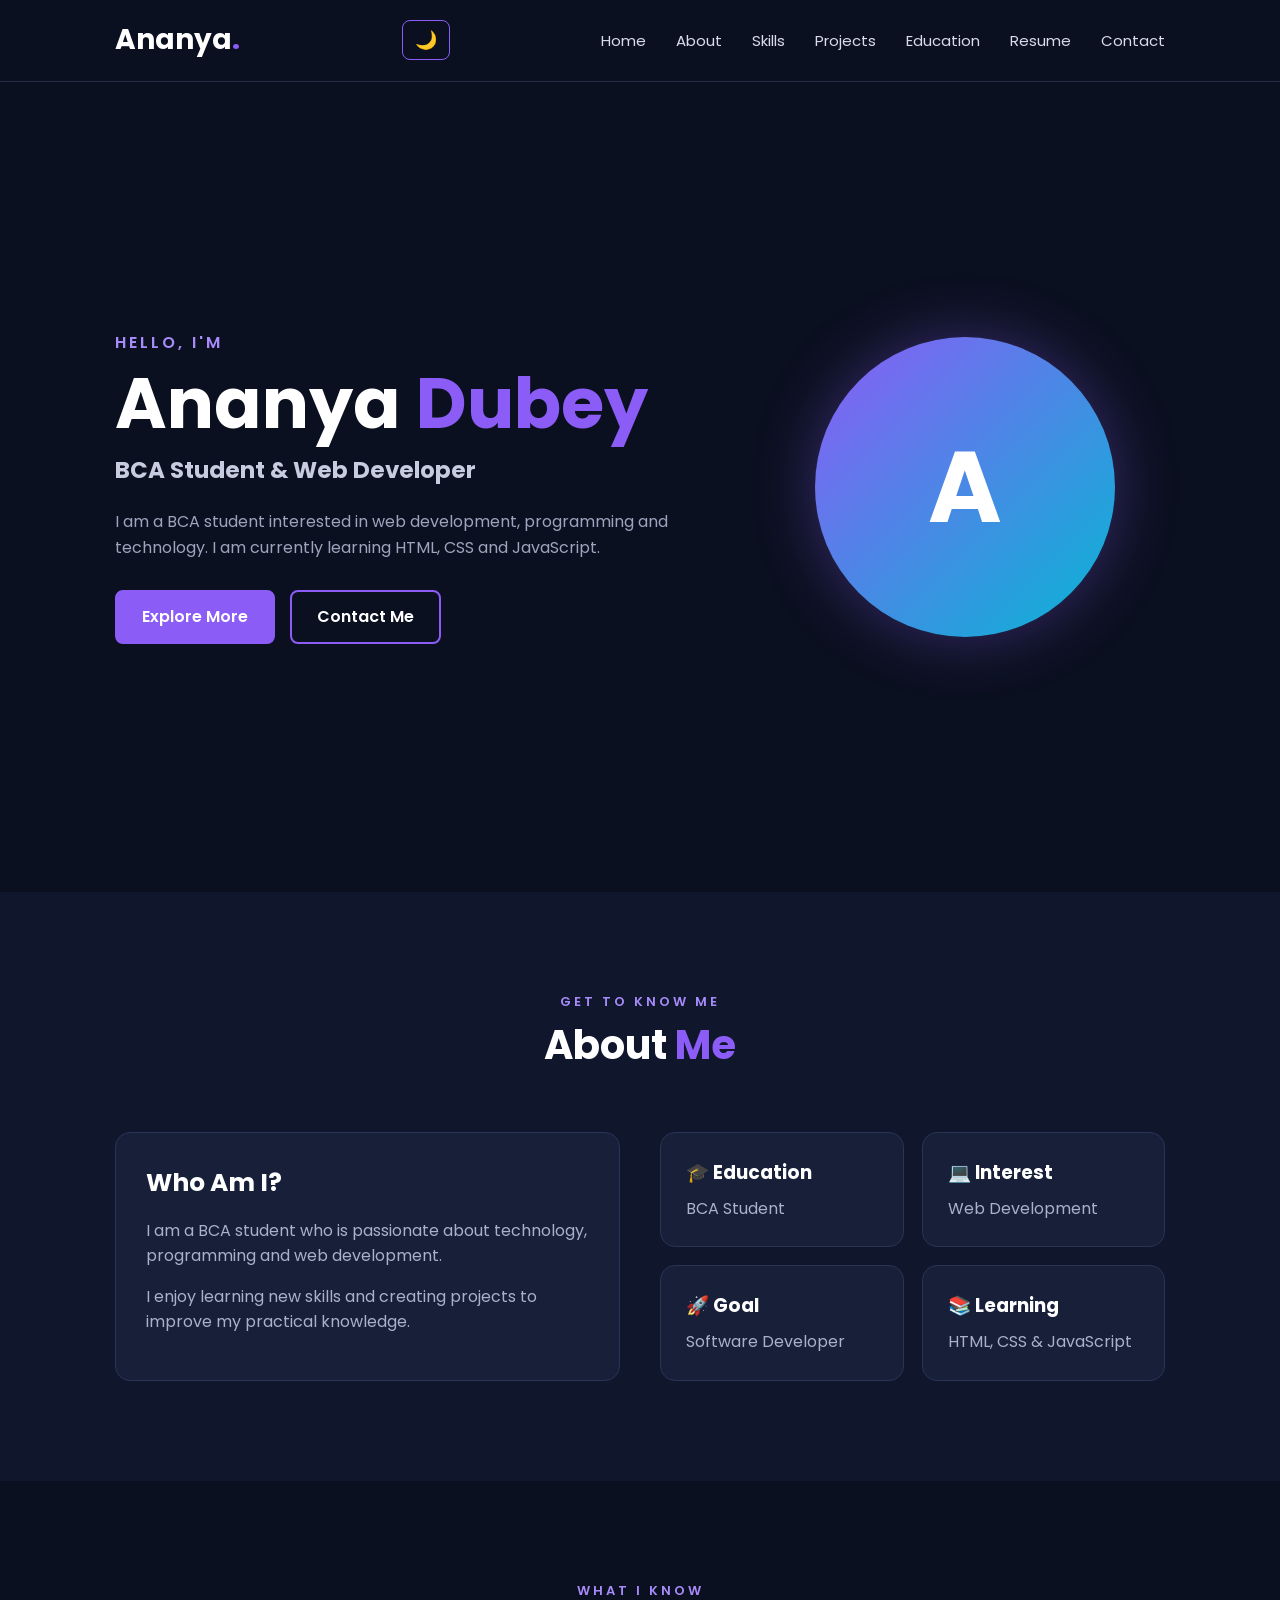
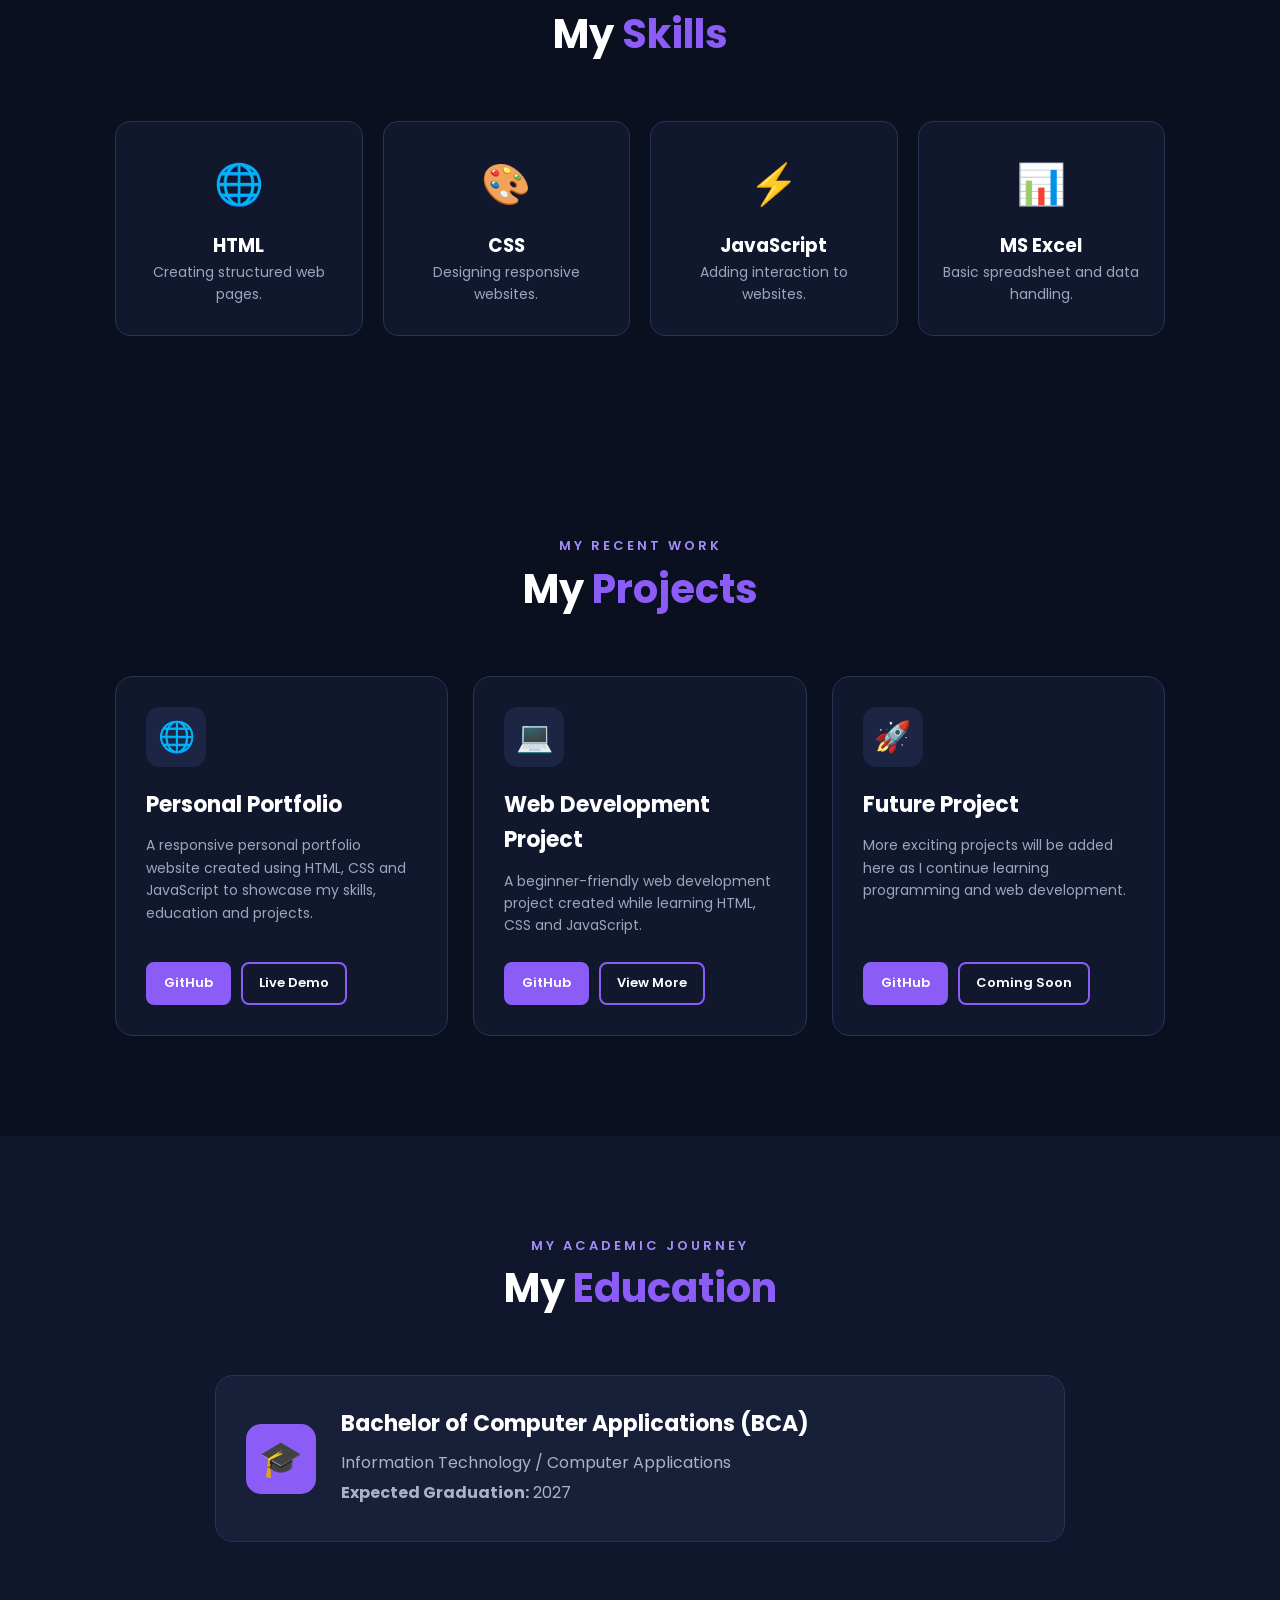
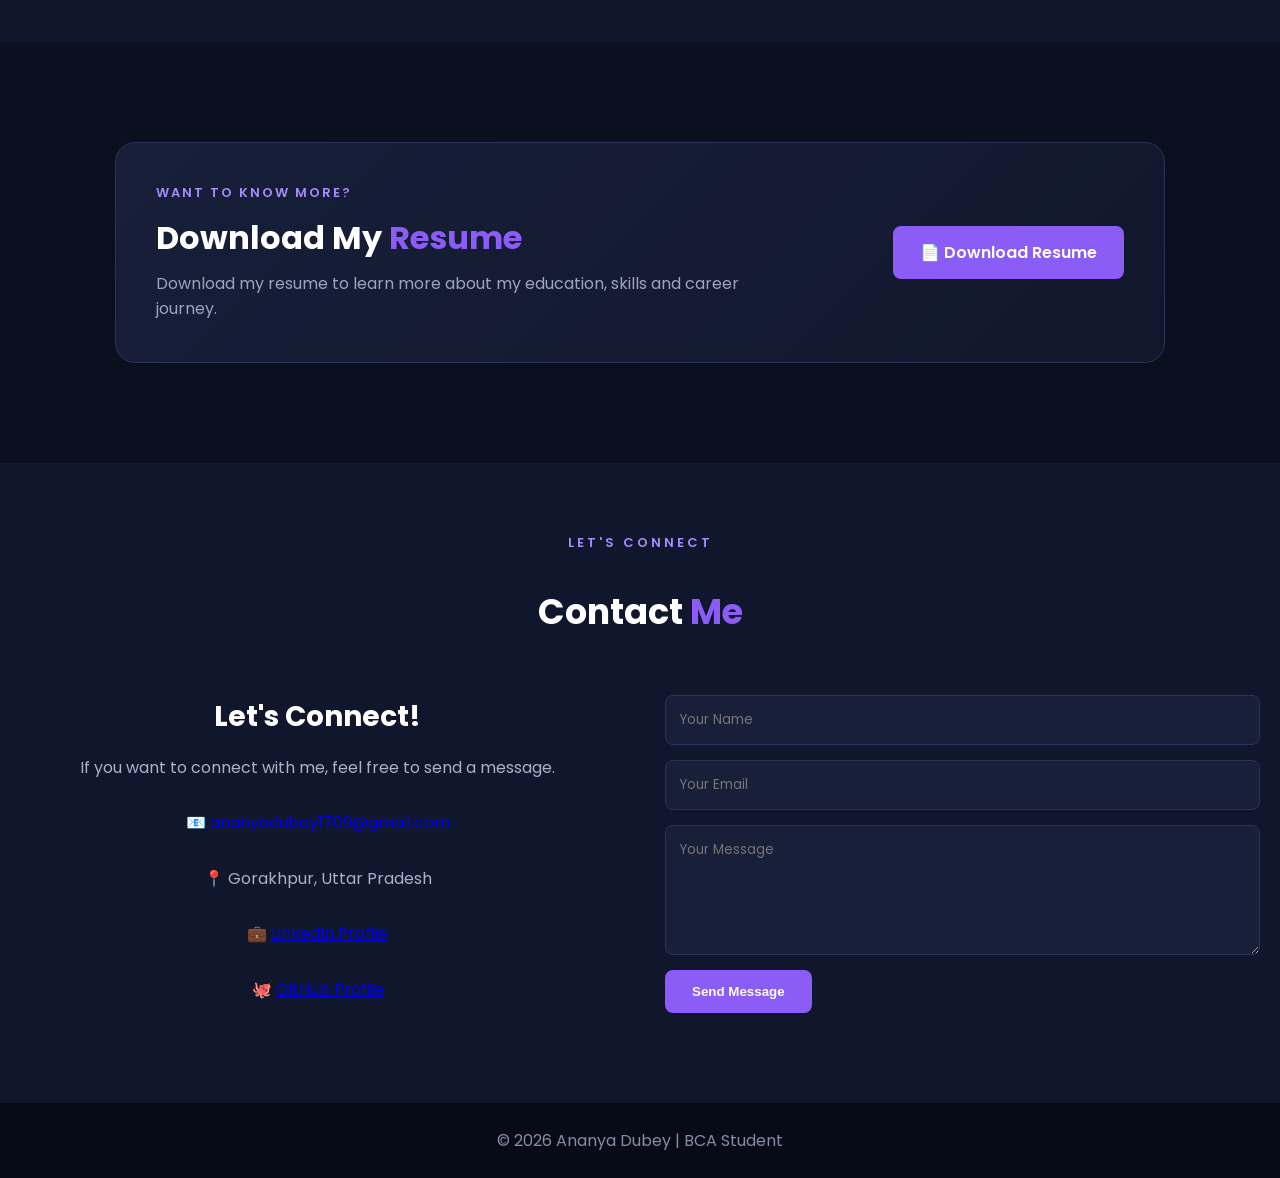
==== commit 097c9c80: "Revise portfolio layout and update content Updated the portfolio HTML structure and content, includi" ====
--- a/index.html
+++ b/index.html
@@ -1,75 +1,428 @@
 <!DOCTYPE html>
 <html lang="en">
+
 <head>
-    <link rel="stylesheet" href="style.css">
-    <script src="script.js"></script>
     <meta charset="UTF-8">
     <meta name="viewport" content="width=device-width, initial-scale=1.0">
-    <title>My Portfolio</title>
+
+    <title>Ananya | Portfolio</title>
+
+    <!-- Google Font -->
+    <link rel="preconnect" href="https://fonts.googleapis.com">
+    <link rel="preconnect" href="https://fonts.gstatic.com" crossorigin>
+
+    <link
+        href="https://fonts.googleapis.com/css2?family=Poppins:wght@300;400;500;600;700&display=swap"
+        rel="stylesheet"
+    >
+
+    <!-- CSS -->
+    <link rel="stylesheet" href="style.css">
 </head>
 
 <body>
 
-    <!-- Navigation Bar -->
-    <header>
-        <h1>Ananya</h1>
-
-        <nav>
-            <a href="#home">Home</a>
-            <a href="#about">About</a>
-            <a href="#skills">Skills</a>
-            <a href="#contact">Contact</a>
+    <!-- NAVBAR -->
+    <header class="header">
+
+        <nav class="navbar">
+
+            <a href="#home" class="logo">
+                Ananya<span>.</span>
+            </a>
+
+            <button class="menu-btn" id="menu-btn">
+                ☰
+            </button>
+            <button class="theme-btn" id="theme-btn">
+    🌙
+</button>
+
+            <ul class="nav-links" id="nav-links">
+    <li><a href="#home">Home</a></li>
+    <li><a href="#about">About</a></li>
+    <li><a href="#skills">Skills</a></li>
+    <li><a href="#projects">Projects</a></li>
+    <li><a href="#education">Education</a></li>
+    <li><a href="#resume">Resume</a></li>
+    <li><a href="#contact">Contact</a></li>
+</ul>
+            </ul>
+
         </nav>
+
     </header>
 
 
-    <!-- Home Section -->
-    <section id="home">
-        <h2>Hi, I'm Ananya 👋</h2>
-        <p>Welcome to my personal portfolio website.</p>
-        <p>I am a student interested in technology and web development.</p>
+    <!-- HOME -->
+    <section class="hero" id="home">
+
+        <div class="hero-content">
+
+            <p class="small-title">HELLO, I'M</p>
+
+            <h1>
+                Ananya <span>Dubey</span>
+            </h1>
+
+            <h2>BCA Student & Web Developer</h2>
+
+            <p class="hero-text">
+                I am a BCA student interested in web development,
+                programming and technology. I am currently learning
+                HTML, CSS and JavaScript.
+            </p>
+
+            <div class="buttons">
+
+                <a href="#about" class="btn primary">
+                    Explore More
+                </a>
+
+                <a href="#contact" class="btn secondary">
+                    Contact Me
+                </a>
+
+            </div>
+
+        </div>
+
+
+        <div class="hero-image">
+
+            <div class="profile-circle">
+                A
+            </div>
+
+        </div>
+
     </section>
 
 
-    <!-- About Section -->
-    <section id="about">
-        <h2>About Me</h2>
+    <!-- ABOUT -->
+    <section class="section about" id="about">
+
+        <div class="section-heading">
+
+            <p>GET TO KNOW ME</p>
+
+            <h2>About <span>Me</span></h2>
+
+        </div>
+
+
+        <div class="about-grid">
+
+            <div class="about-card">
+
+                <h3>Who Am I?</h3>
+
+                <p>
+                    I am a BCA student who is passionate about
+                    technology, programming and web development.
+                </p>
+
+                <p>
+                    I enjoy learning new skills and creating
+                    projects to improve my practical knowledge.
+                </p>
+
+            </div>
+
+
+            <div class="details-grid">
+
+                <div class="detail-card">
+                    <h3>🎓 Education</h3>
+                    <p>BCA Student</p>
+                </div>
+
+                <div class="detail-card">
+                    <h3>💻 Interest</h3>
+                    <p>Web Development</p>
+                </div>
+
+                <div class="detail-card">
+                    <h3>🚀 Goal</h3>
+                    <p>Software Developer</p>
+                </div>
+
+                <div class="detail-card">
+                    <h3>📚 Learning</h3>
+                    <p>HTML, CSS & JavaScript</p>
+                </div>
+
+            </div>
+
+        </div>
+
+    </section>
+
+
+    <!-- SKILLS -->
+    <section class="section" id="skills">
+
+        <div class="section-heading">
+
+            <p>WHAT I KNOW</p>
+
+            <h2>My <span>Skills</span></h2>
+
+        </div>
+
+
+        <div class="skills-grid">
+
+            <div class="skill-card">
+                <div class="skill-icon">🌐</div>
+                <h3>HTML</h3>
+                <p>Creating structured web pages.</p>
+            </div>
+
+            <div class="skill-card">
+                <div class="skill-icon">🎨</div>
+                <h3>CSS</h3>
+                <p>Designing responsive websites.</p>
+            </div>
+
+            <div class="skill-card">
+                <div class="skill-icon">⚡</div>
+                <h3>JavaScript</h3>
+                <p>Adding interaction to websites.</p>
+            </div>
+
+            <div class="skill-card">
+                <div class="skill-icon">📊</div>
+                <h3>MS Excel</h3>
+                <p>Basic spreadsheet and data handling.</p>
+            </div>
+
+        </div>
+
+    </section>
+    <!-- PROJECTS -->
+<section class="section projects" id="projects">
+
+    <div class="section-heading">
+        <p>MY RECENT WORK</p>
+        <h2>My <span>Projects</span></h2>
+    </div>
+
+    <div class="projects-grid">
+
+        <div class="project-card">
+            <div class="project-icon">🌐</div>
+
+            <h3>Personal Portfolio</h3>
+
+            <p>
+                A responsive personal portfolio website created
+                using HTML, CSS and JavaScript to showcase my
+                skills, education and projects.
+            </p>
+
+            <div class="project-buttons">
+                <a href="https://github.com/Ananya-4git/Desktop"
+                   target="_blank"
+                   class="btn primary">
+                    GitHub
+                </a>
+
+                <a href="https://ananya-4git.github.io/Desktop/"
+                   target="_blank"
+                   class="btn secondary">
+                    Live Demo
+                </a>
+            </div>
+        </div>
+
+
+        <div class="project-card">
+            <div class="project-icon">💻</div>
+
+            <h3>Web Development Project</h3>
+
+            <p>
+                A beginner-friendly web development project
+                created while learning HTML, CSS and JavaScript.
+            </p>
+
+            <div class="project-buttons">
+                <a href="https://github.com/Ananya-4git"
+                   target="_blank"
+                   class="btn primary">
+                    GitHub
+                </a>
+
+                <a href="#contact"
+                   class="btn secondary">
+                    View More
+                </a>
+            </div>
+        </div>
+
+
+        <div class="project-card">
+            <div class="project-icon">🚀</div>
+
+            <h3>Future Project</h3>
+
+            <p>
+                More exciting projects will be added here as I
+                continue learning programming and web development.
+            </p>
+
+            <div class="project-buttons">
+                <a href="https://github.com/Ananya-4git"
+                   target="_blank"
+                   class="btn primary">
+                    GitHub
+                </a>
+
+                <a href="#contact"
+                   class="btn secondary">
+                    Coming Soon
+                </a>
+            </div>
+        </div>
+
+    </div>
+
+</section>
+<!-- EDUCATION -->
+<section class="section education" id="education">
+
+    <div class="section-heading">
+        <p>MY ACADEMIC JOURNEY</p>
+        <h2>My <span>Education</span></h2>
+    </div>
+
+    <div class="education-card">
+
+        <div class="education-icon">🎓</div>
+
+        <div>
+            <h3>Bachelor of Computer Applications (BCA)</h3>
+            <p>Information Technology / Computer Applications</p>
+            <p><strong>Expected Graduation:</strong> 2027</p>
+        </div>
+
+    </div>
+
+</section>
+
+
+<!-- RESUME -->
+<section class="section resume" id="resume">
+
+    <div class="resume-card">
+
+        <div>
+            <p>WANT TO KNOW MORE?</p>
+            <h2>Download My <span>Resume</span></h2>
+
+            <p>
+                Download my resume to learn more about my
+                education, skills and career journey.
+            </p>
+        </div>
+
+        <a href="resume.pdf" download class="btn primary">
+            📄 Download Resume
+        </a>
+
+    </div>
+
+</section>
+
+
+    <!-- CONTACT -->
+<section class="section contact" id="contact">
+
+    <div class="section-heading">
+        <p>LET'S CONNECT</p>
+        <h2>Contact <span>Me</span></h2>
+    </div>
+
+    <div class="contact-grid">
+
+        <div class="contact-info">
+
+            <h3>Let's Connect!</h3>
+
+            <p>
+                If you want to connect with me,
+                feel free to send a message.
+            </p>
+
+            <p>📧
+                <a href="mailto:ananyadubey1709@gmail.com">
+                    ananyadubey1709@gmail.com
+                </a>
+            </p>
+
+            <p>📍 Gorakhpur, Uttar Pradesh</p>
+
+            <p>💼
+                <a href="https://www.linkedin.com/in/ananya-dubey-3802b9374"
+                   target="_blank">
+                    LinkedIn Profile
+                </a>
+            </p>
+
+            <p>🐙
+                <a href="https://github.com/Ananya-4git"
+                   target="_blank">
+                    GitHub Profile
+                </a>
+            </p>
+
+        </div>
+
+        <form class="contact-form" id="contact-form">
+
+            <input
+                type="text"
+                placeholder="Your Name"
+                required
+            >
+
+            <input
+                type="email"
+                placeholder="Your Email"
+                required
+            >
+
+            <textarea
+                placeholder="Your Message"
+                rows="5"
+                required
+            ></textarea>
+
+            <button type="submit" class="btn primary">
+                Send Message
+            </button>
+
+        </form>
+
+    </div>
+
+</section>
+
+
+    <!-- FOOTER -->
+    <footer>
+
         <p>
-            Hello! My name is Ananya. I am a computer science student
-            and I am learning web development.
+            © 2026 Ananya Dubey | BCA Student
         </p>
-        <p>
-            I enjoy learning new technologies and creating websites.
-        </p>
-    </section>
-
-
-    <!-- Skills Section -->
-    <section id="skills">
-        <h2>My Skills</h2>
-
-        <ul>
-            <li>HTML</li>
-            <li>CSS</li>
-            <li>JavaScript</li>
-            <li>MS Excel</li>
-        </ul>
-    </section>
-
-
-    <!-- Contact Section -->
-    <section id="contact">
-        <h2>Contact Me</h2>
-
-        <p>Email: yourname@example.com</p>
-        <p>Phone: +91 XXXXX XXXXX</p>
-    </section>
-
-
-    <!-- Footer -->
-    <footer>
-        <p>© 2026 Ananya. All Rights Reserved.</p>
+
     </footer>
 
+
+    <!-- JavaScript -->
+    <script src="script.js"></script>
+
 </body>
+
 </html>
--- a/style.css
+++ b/style.css
@@ -492,4 +492,365 @@
     .contact-form button {
         width: 100%;
     }
-}+}
+/* DARK / LIGHT MODE */
+
+.theme-btn {
+    background: transparent;
+    border: 1px solid #8b5cf6;
+    color: white;
+    border-radius: 8px;
+    padding: 8px 12px;
+    font-size: 18px;
+    cursor: pointer;
+    margin-left: 10px;
+}
+
+body.light-mode {
+    background: #f5f5f5;
+    color: #222;
+}
+
+body.light-mode .header {
+    background: #ffffff;
+    border-color: #ddd;
+}
+
+body.light-mode .logo {
+    color: #222;
+}
+
+body.light-mode .nav-links a {
+    color: #333;
+}
+
+body.light-mode .hero h2 {
+    color: #444;
+}
+
+body.light-mode .hero-text {
+    color: #555;
+}
+
+body.light-mode .about,
+body.light-mode .contact {
+    background: #ffffff;
+}
+
+body.light-mode .about-card,
+body.light-mode .detail-card,
+body.light-mode .skill-card,
+body.light-mode .contact-form input,
+body.light-mode .contact-form textarea {
+    background: #f5f5f5;
+    color: #222;
+    border-color: #ddd;
+}
+
+body.light-mode .about-card p,
+body.light-mode .detail-card p,
+body.light-mode .skill-card p,
+body.light-mode .contact-info p {
+    color: #555;
+}
+
+body.light-mode footer {
+    background: #eaeaea;
+    color: #555;
+}
+/* SCROLL ANIMATION */
+
+.reveal {
+    opacity: 0;
+    transform: translateY(40px);
+    transition: all 0.8s ease;
+}
+
+.reveal.show {
+    opacity: 1;
+    transform: translateY(0);
+}
+/* =========================
+   MODULE 4 - PROJECTS
+========================= */
+
+.projects-grid {
+    display: grid;
+    grid-template-columns: repeat(3, 1fr);
+    gap: 25px;
+}
+
+.project-card {
+    background: #11182d;
+    border: 1px solid #293456;
+    border-radius: 18px;
+    padding: 30px;
+
+    display: flex;
+    flex-direction: column;
+
+    transition: 0.3s ease;
+}
+
+.project-card:hover {
+    transform: translateY(-10px);
+    border-color: #8b5cf6;
+    box-shadow: 0 15px 35px rgba(139, 92, 246, 0.15);
+}
+
+.project-icon {
+    width: 60px;
+    height: 60px;
+
+    display: flex;
+    align-items: center;
+    justify-content: center;
+
+    background: #1c2543;
+    border-radius: 14px;
+
+    font-size: 30px;
+    margin-bottom: 20px;
+}
+
+.project-card h3 {
+    font-size: 22px;
+    margin-bottom: 12px;
+}
+
+.project-card p {
+    color: #9da4bd;
+    font-size: 14px;
+    margin-bottom: 25px;
+    flex-grow: 1;
+}
+
+.project-buttons {
+    display: flex;
+    gap: 10px;
+    flex-wrap: wrap;
+}
+
+.project-buttons .btn {
+    padding: 9px 16px;
+    font-size: 13px;
+}
+
+
+/* =========================
+   EDUCATION
+========================= */
+
+.education {
+    max-width: none;
+    background: #10172d;
+
+    padding-left: max(25px, calc((100% - 1050px) / 2));
+    padding-right: max(25px, calc((100% - 1050px) / 2));
+}
+
+.education-card {
+    max-width: 850px;
+    margin: auto;
+
+    display: flex;
+    align-items: center;
+    gap: 25px;
+
+    background: #171f39;
+    border: 1px solid #293456;
+    border-radius: 18px;
+
+    padding: 30px;
+
+    transition: 0.3s ease;
+}
+
+.education-card:hover {
+    transform: translateY(-5px);
+    border-color: #8b5cf6;
+}
+
+.education-icon {
+    min-width: 70px;
+    height: 70px;
+
+    display: flex;
+    align-items: center;
+    justify-content: center;
+
+    background: #8b5cf6;
+    border-radius: 15px;
+
+    font-size: 35px;
+}
+
+.education-card h3 {
+    font-size: 22px;
+    margin-bottom: 8px;
+}
+
+.education-card p {
+    color: #aab1c8;
+    margin-bottom: 5px;
+}
+
+
+/* =========================
+   RESUME
+========================= */
+
+.resume-card {
+    background: linear-gradient(
+        135deg,
+        #171f39,
+        #11182d
+    );
+
+    border: 1px solid #293456;
+    border-radius: 20px;
+
+    padding: 40px;
+
+    display: flex;
+    align-items: center;
+    justify-content: space-between;
+
+    gap: 30px;
+}
+
+.resume-card p:first-child {
+    color: #a78bfa;
+    letter-spacing: 2px;
+    font-size: 13px;
+    font-weight: 600;
+}
+
+.resume-card h2 {
+    font-size: 32px;
+    margin: 8px 0;
+}
+
+.resume-card h2 span {
+    color: #8b5cf6;
+}
+
+.resume-card p:last-child {
+    color: #9da4bd;
+    max-width: 600px;
+}
+
+
+/* =========================
+   LIGHT MODE
+========================= */
+
+body.light-mode .project-card,
+body.light-mode .education-card,
+body.light-mode .resume-card {
+    background: #f5f5f5;
+    border-color: #ddd;
+}
+
+body.light-mode .project-card p,
+body.light-mode .education-card p,
+body.light-mode .resume-card p:last-child {
+    color: #555;
+}
+
+body.light-mode .project-icon {
+    background: #e9e3ff;
+}
+
+
+/* =========================
+   TABLET
+========================= */
+
+@media (max-width: 900px) {
+
+    .projects-grid {
+        grid-template-columns: repeat(2, 1fr);
+    }
+
+    .resume-card {
+        flex-direction: column;
+        align-items: flex-start;
+    }
+
+}
+
+
+/* =========================
+   MOBILE
+========================= */
+
+@media (max-width: 650px) {
+
+    .projects-grid {
+        grid-template-columns: 1fr;
+    }
+
+    .project-card {
+        padding: 25px;
+    }
+
+    .education-card {
+        flex-direction: column;
+        text-align: center;
+    }
+
+    .resume-card {
+        padding: 30px 25px;
+    }
+
+    .resume-card h2 {
+        font-size: 27px;
+    }
+
+    .resume-card .btn {
+        width: 100%;
+        text-align: center;
+    }
+
+    .project-buttons .btn {
+        flex: 1;
+        text-align: center;
+    }
+
+}
+/* Contact Section */
+.contact {
+    text-align: center;
+    padding: 70px 20px;
+}
+
+.contact h2 {
+    font-size: 35px;
+    margin-bottom: 15px;
+}
+
+.contact p {
+    margin-bottom: 30px;
+}
+
+.social-links {
+    display: flex;
+    justify-content: center;
+    gap: 20px;
+    flex-wrap: wrap;
+}
+
+.social-links a {
+    text-decoration: none;
+    padding: 12px 25px;
+    border-radius: 8px;
+    background: #2563eb;
+    color: white;
+    transition: 0.3s;
+}
+
+.social-links a:hover {
+    transform: translateY(-3px);
+    opacity: 0.85;
+}
